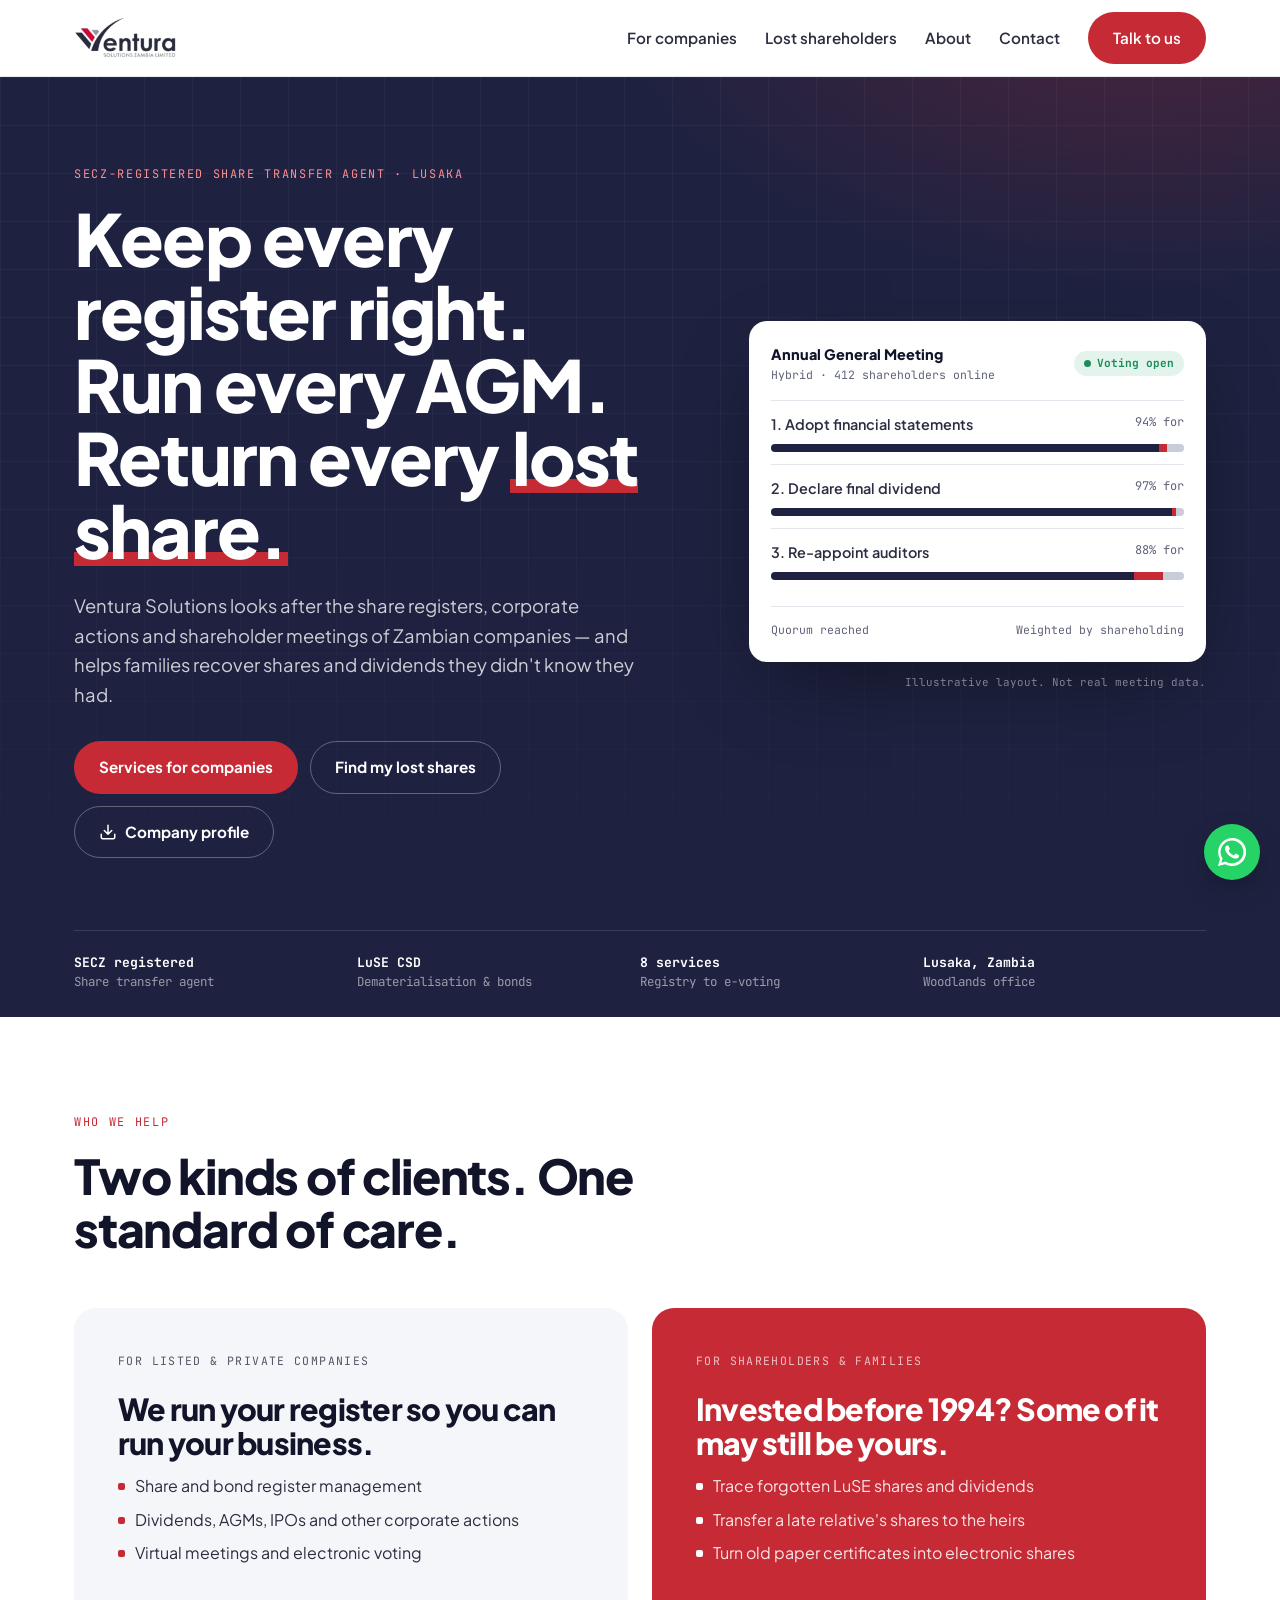
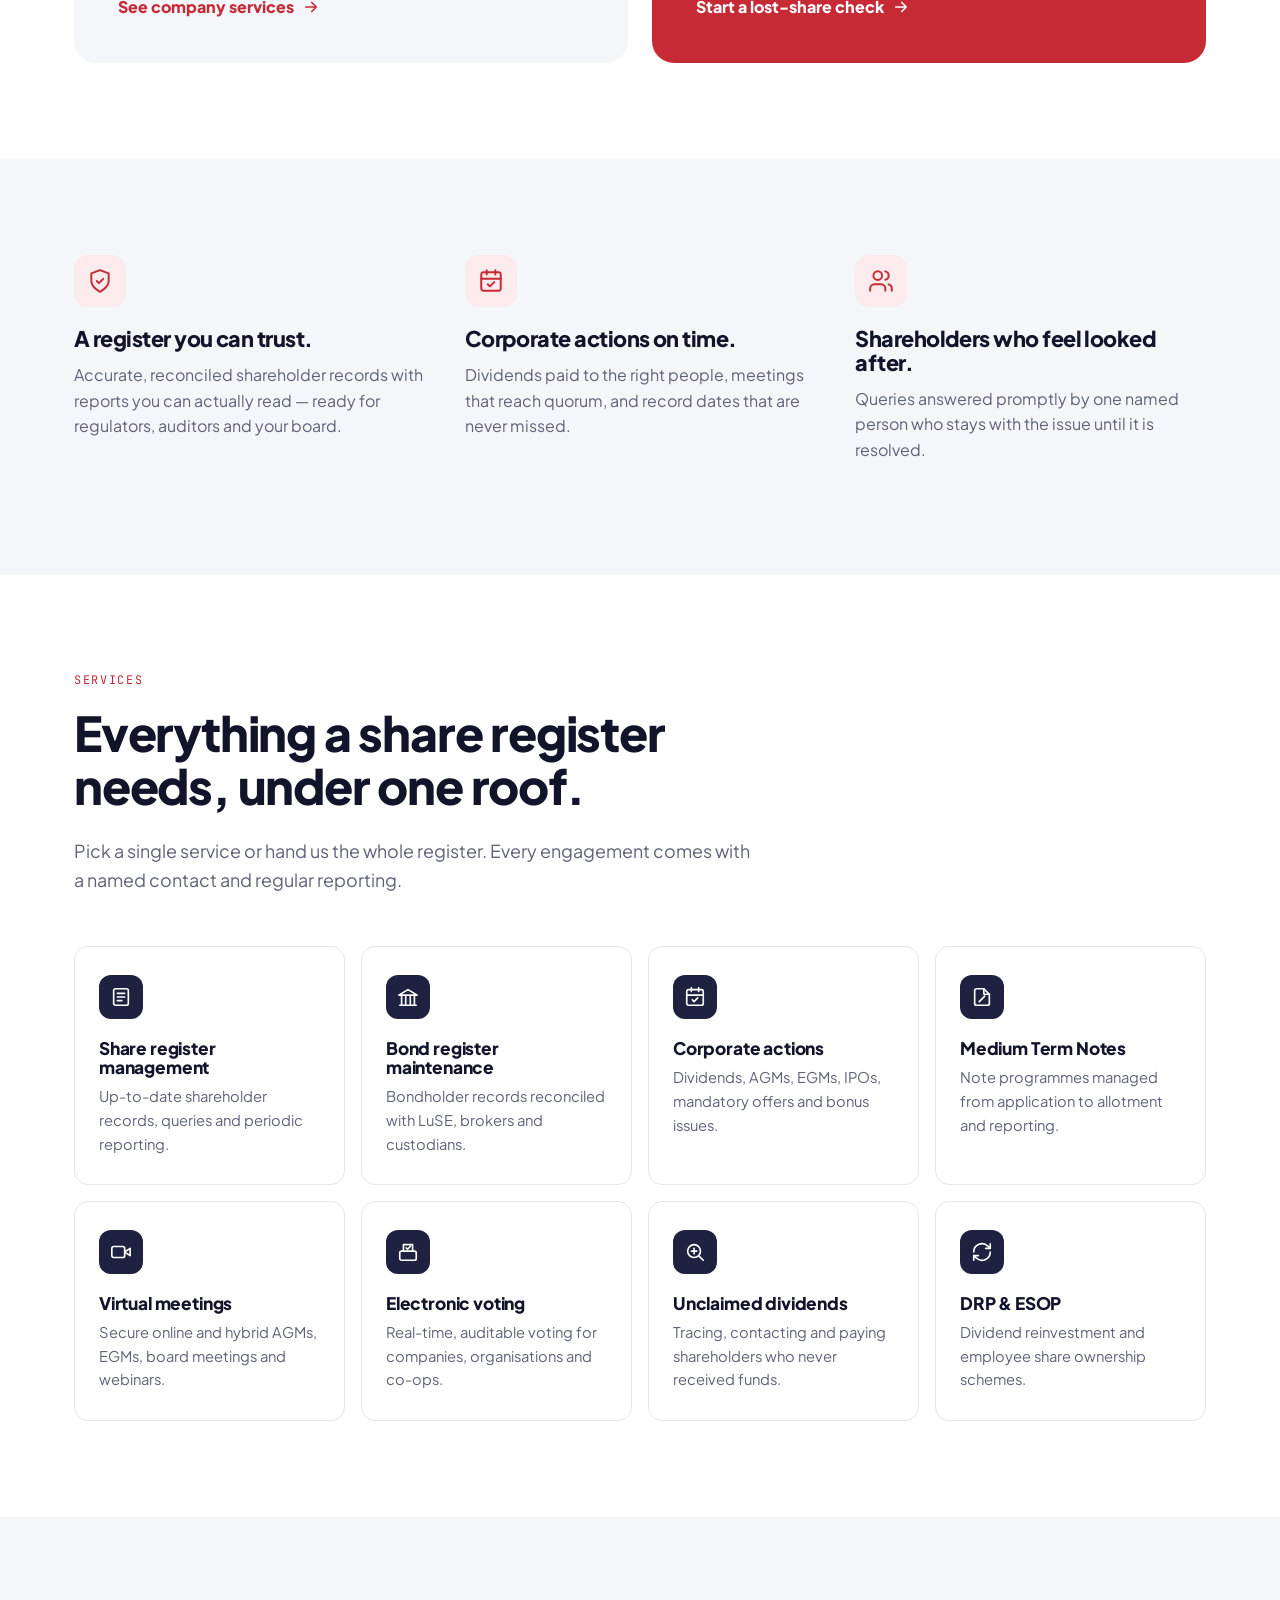
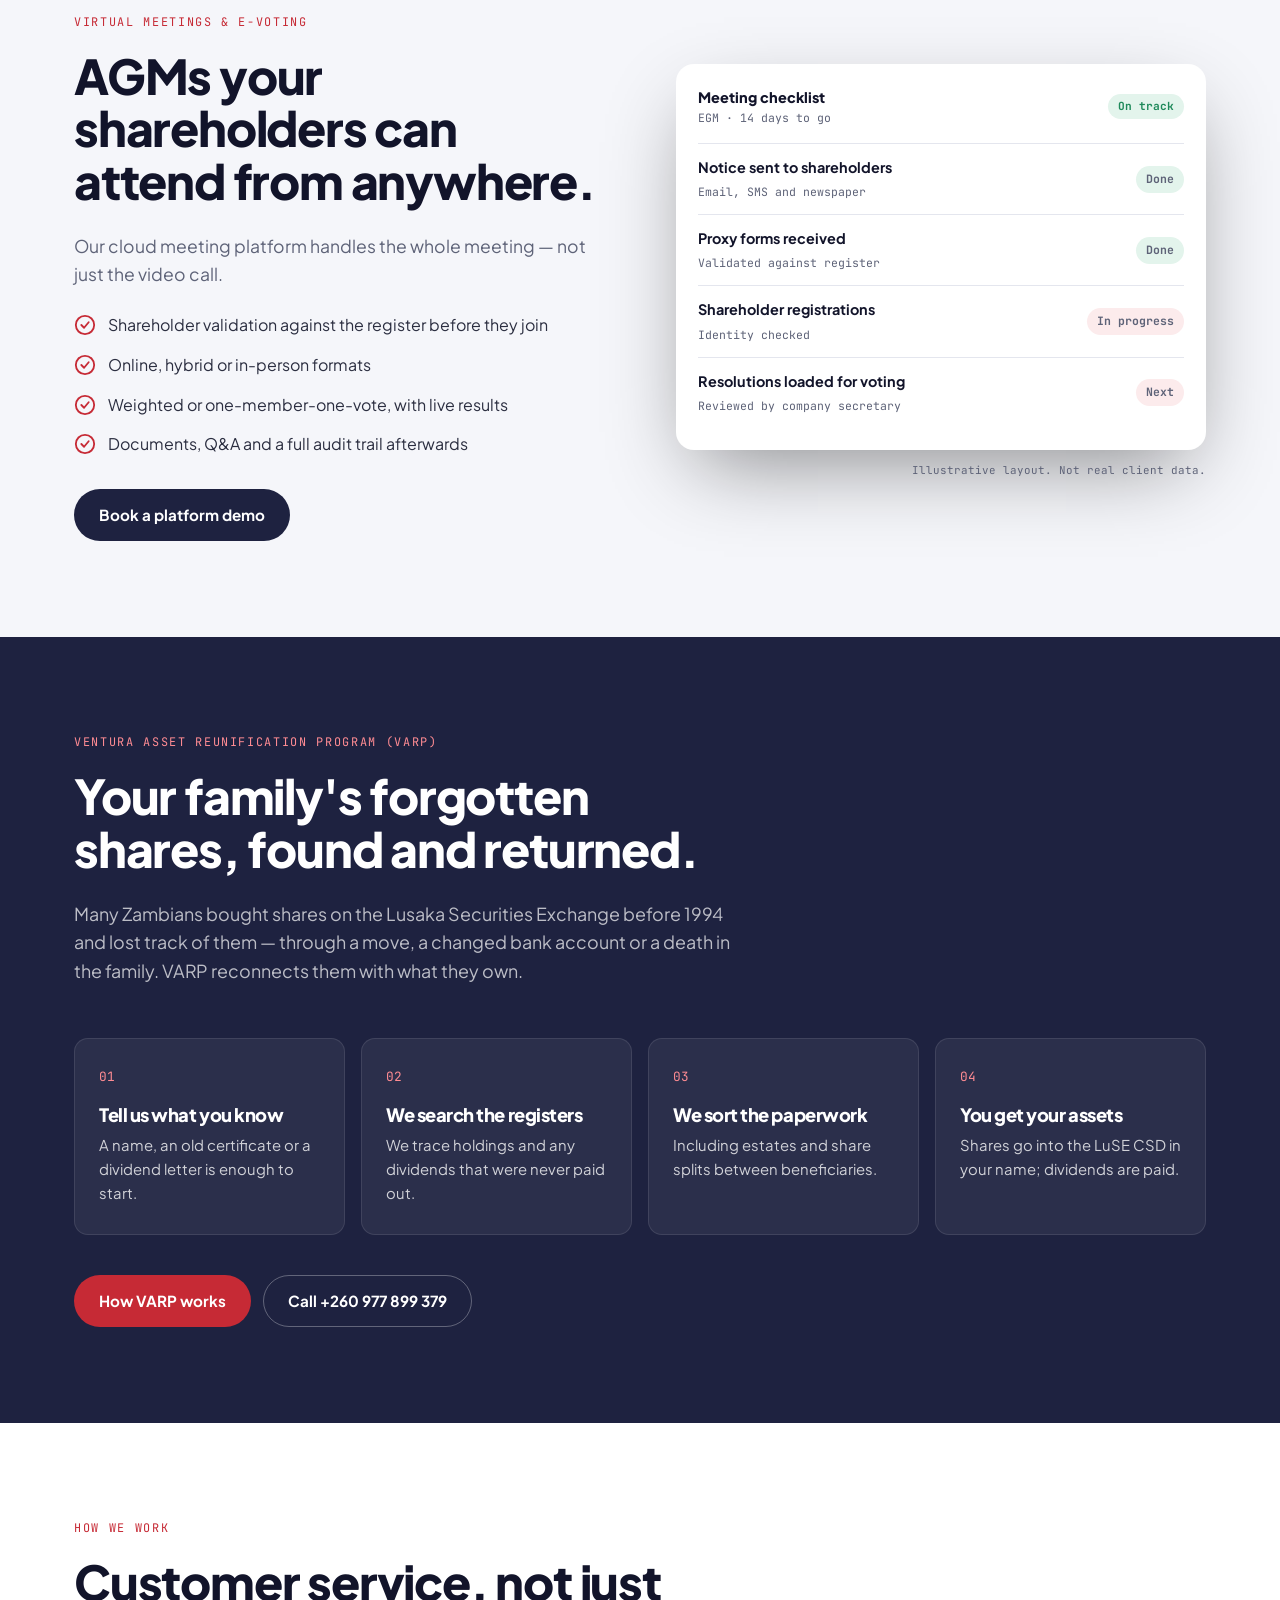
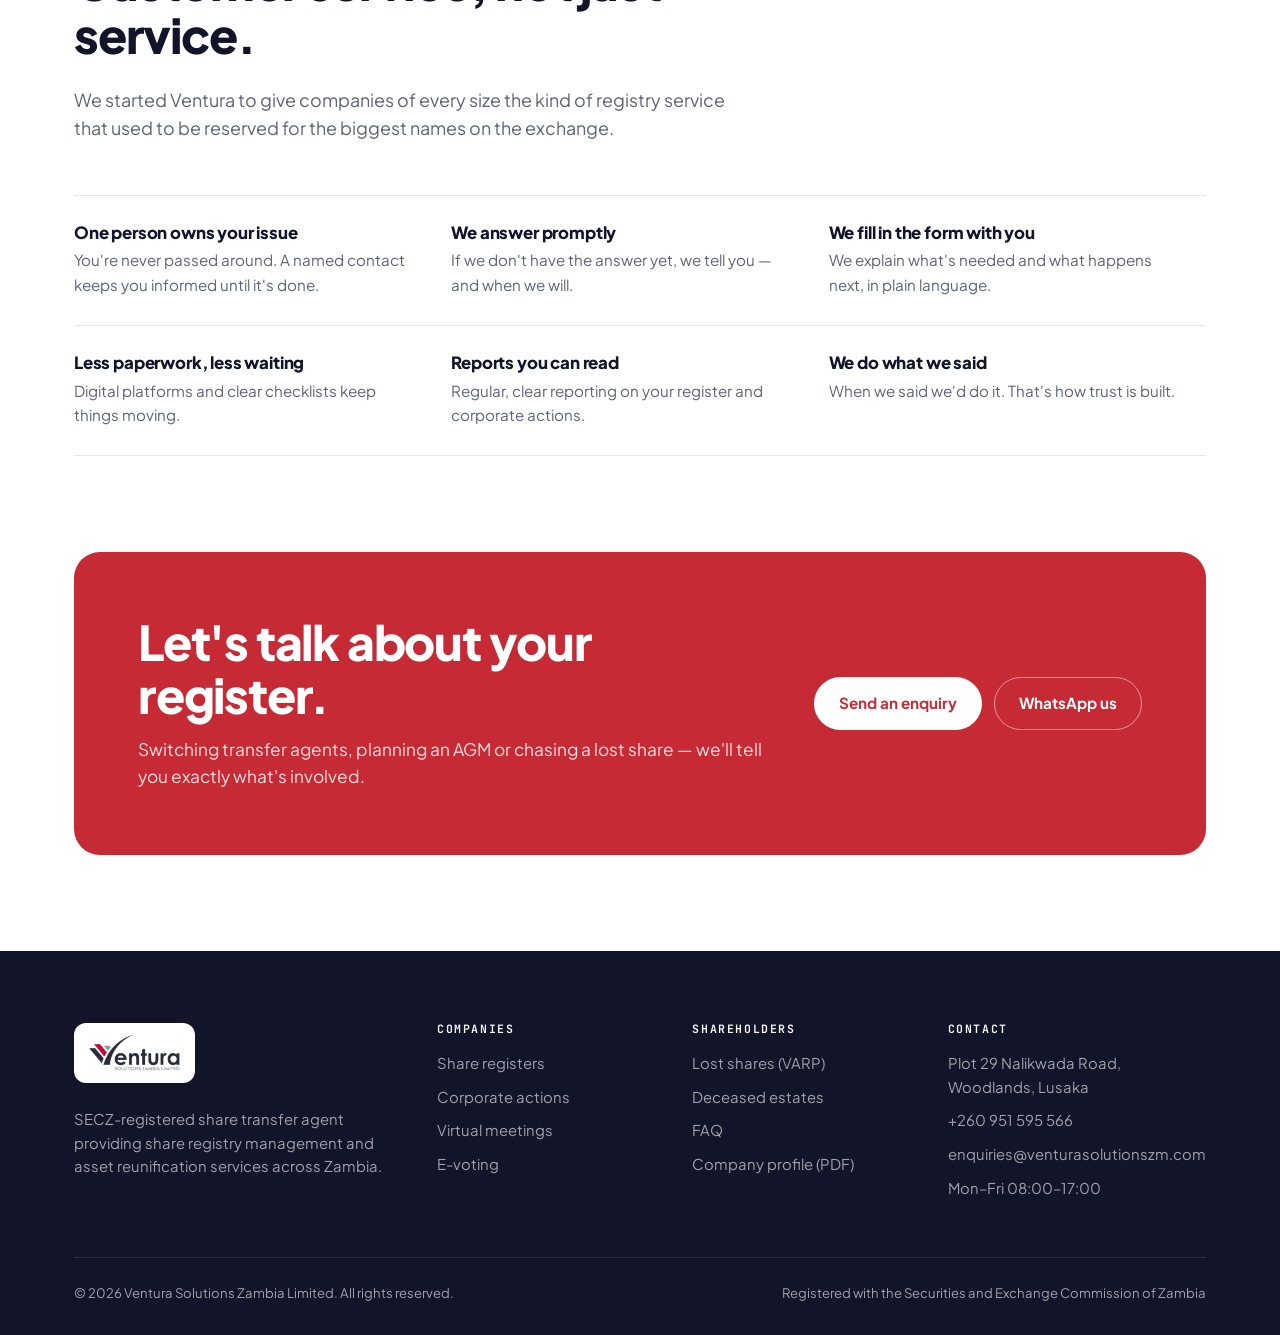
==== index.html @ 54ba5b35 "Ventura Solutions website and company profile Co-Authored-By: Claude Opus 5.5 <noreply@anthropic.com" ====
<!doctype html>
<html lang="en">
<head>
<meta charset="utf-8">
<meta name="viewport" content="width=device-width, initial-scale=1">
<title>Share Transfer Agent &amp; Share Registry Services in Zambia | Ventura Solutions</title>
<meta name="description" content="Ventura Solutions Zambia is a SECZ-registered share transfer agent in Lusaka. Share register management, corporate actions, AGMs, e-voting and recovery of lost shares and unclaimed dividends.">
<meta property="og:title" content="Ventura Solutions Zambia — Share Transfer Agent">
<meta property="og:description" content="Share registry, corporate actions, virtual AGMs and e-voting for listed companies. Lost shares and unclaimed dividends recovery for investors.">
<meta property="og:image" content="assets/logo.png">
<link rel="icon" href="assets/logo.png">
<link rel="preconnect" href="https://fonts.googleapis.com">
<link rel="preconnect" href="https://fonts.gstatic.com" crossorigin>
<link href="https://fonts.googleapis.com/css2?family=JetBrains+Mono:wght@400;600;700&family=Plus+Jakarta+Sans:wght@400;500;600;700;800&display=swap" rel="stylesheet">
<link rel="stylesheet" href="assets/styles.css">
<script type="application/ld+json">
{
  "@context": "https://schema.org",
  "@type": "FinancialService",
  "name": "Ventura Solutions Zambia Limited",
  "url": "https://venturasolutionszm.com/",
  "logo": "https://venturasolutionszm.com/assets/logo.png",
  "telephone": "+260951595566",
  "email": "enquiries@venturasolutionszm.com",
  "address": {
    "@type": "PostalAddress",
    "streetAddress": "Plot 29 Nalikwada Road, Woodlands",
    "postOfficeBoxNumber": "37573",
    "addressLocality": "Lusaka",
    "addressCountry": "ZM"
  },
  "openingHours": "Mo-Fr 08:00-17:00",
  "areaServed": "Zambia"
}
</script>
</head>
<body>

<header class="site-header">
  <div class="wrap">
    <a class="brand" href="index.html"><img src="assets/logo.png" alt="Ventura Solutions Zambia Limited" width="103" height="44"></a>
    <button class="nav-toggle" aria-label="Open menu" aria-expanded="false"><svg viewBox="0 0 24 24" fill="none" stroke="currentColor" stroke-width="2" stroke-linecap="round"><path d="M3 6h18M3 12h18M3 18h18"/></svg></button>
    <nav class="nav">
      <a href="services.html">For companies</a>
      <a href="lost-shareholders.html">Lost shareholders</a>
      <a href="about.html">About</a>
      <a href="contact.html">Contact</a>
      <a class="btn btn-red" href="contact.html">Talk to us</a>
    </nav>
  </div>
</header>

<main>

<!-- Hero -->
<section class="hero dark">
  <div class="wrap">
    <div class="hero-grid">
      <div>
        <span class="eyebrow">SECZ-registered share transfer agent · Lusaka</span>
        <h1>
          <span>Keep every register right.</span>
          <span>Run every AGM.</span>
          <span>Return every <span class="hl">lost share.</span></span>
        </h1>
        <p class="lead">Ventura Solutions looks after the share registers, corporate actions and shareholder meetings of Zambian companies — and helps families recover shares and dividends they didn't know they had.</p>
        <div class="btn-row">
          <a class="btn btn-red" href="services.html">Services for companies</a>
          <a class="btn btn-ghost" href="lost-shareholders.html">Find my lost shares</a>
          <a class="btn btn-ghost" href="Ventura-Company-Profile.pdf"><svg viewBox="0 0 24 24" fill="none" stroke="currentColor" stroke-width="2" stroke-linecap="round" stroke-linejoin="round"><path d="M21 15v4a2 2 0 0 1-2 2H5a2 2 0 0 1-2-2v-4M7 10l5 5 5-5M12 15V3"/></svg>Company profile</a>
        </div>
      </div>

      <div class="reveal">
        <div class="ui-card" aria-label="Example of the Ventura e-voting dashboard">
          <div class="ui-top">
            <div><div class="ui-title">Annual General Meeting</div><div class="ui-sub">Hybrid · 412 shareholders online</div></div>
            <span class="pill live">Voting open</span>
          </div>
          <div class="vote">
            <div class="vote-row">1. Adopt financial statements <small>94% for</small></div>
            <div class="bar"><i class="for" style="width:94%"></i><i class="ag" style="width:2%"></i><i class="ab" style="width:4%"></i></div>
          </div>
          <div class="vote">
            <div class="vote-row">2. Declare final dividend <small>97% for</small></div>
            <div class="bar"><i class="for" style="width:97%"></i><i class="ag" style="width:1%"></i><i class="ab" style="width:2%"></i></div>
          </div>
          <div class="vote">
            <div class="vote-row">3. Re-appoint auditors <small>88% for</small></div>
            <div class="bar"><i class="for" style="width:88%"></i><i class="ag" style="width:7%"></i><i class="ab" style="width:5%"></i></div>
          </div>
          <div class="ui-foot"><span>Quorum reached</span><span>Weighted by shareholding</span></div>
        </div>
        <p class="ui-note">Illustrative layout. Not real meeting data.</p>
      </div>
    </div>

    <div class="facts">
      <div class="fact"><b>SECZ registered</b><span>Share transfer agent</span></div>
      <div class="fact"><b>LuSE CSD</b><span>Dematerialisation &amp; bonds</span></div>
      <div class="fact"><b>8 services</b><span>Registry to e-voting</span></div>
      <div class="fact"><b>Lusaka, Zambia</b><span>Woodlands office</span></div>
    </div>
  </div>
</section>

<!-- Who we help -->
<section>
  <div class="wrap">
    <div class="sec-head reveal">
      <span class="eyebrow">Who we help</span>
      <h2>Two kinds of clients. One standard of care.</h2>
    </div>
    <div class="split2">
      <a class="aud aud-co reveal" href="services.html">
        <div class="tag">For listed &amp; private companies</div>
        <h3>We run your register so you can run your business.</h3>
        <ul>
          <li>Share and bond register management</li>
          <li>Dividends, AGMs, IPOs and other corporate actions</li>
          <li>Virtual meetings and electronic voting</li>
        </ul>
        <span class="go">See company services <svg width="18" height="18" viewBox="0 0 24 24" fill="none" stroke="currentColor" stroke-width="2.2" stroke-linecap="round" stroke-linejoin="round"><path d="M5 12h14M13 6l6 6-6 6"/></svg></span>
      </a>
      <a class="aud aud-sh reveal" href="lost-shareholders.html">
        <div class="tag">For shareholders &amp; families</div>
        <h3>Invested before 1994? Some of it may still be yours.</h3>
        <ul>
          <li>Trace forgotten LuSE shares and dividends</li>
          <li>Transfer a late relative's shares to the heirs</li>
          <li>Turn old paper certificates into electronic shares</li>
        </ul>
        <span class="go">Start a lost-share check <svg width="18" height="18" viewBox="0 0 24 24" fill="none" stroke="currentColor" stroke-width="2.2" stroke-linecap="round" stroke-linejoin="round"><path d="M5 12h14M13 6l6 6-6 6"/></svg></span>
      </a>
    </div>
  </div>
</section>

<!-- Outcomes -->
<section class="bg-2">
  <div class="wrap">
    <div class="outcomes">
      <div class="outcome reveal">
        <div class="ic"><svg viewBox="0 0 24 24" fill="none" stroke="currentColor" stroke-width="1.8" stroke-linecap="round" stroke-linejoin="round"><path d="M12 22s8-4 8-10V5l-8-3-8 3v7c0 6 8 10 8 10z"/><path d="m9 12 2 2 4-4"/></svg></div>
        <h3>A register you can trust.</h3>
        <p>Accurate, reconciled shareholder records with reports you can actually read — ready for regulators, auditors and your board.</p>
      </div>
      <div class="outcome reveal">
        <div class="ic"><svg viewBox="0 0 24 24" fill="none" stroke="currentColor" stroke-width="1.8" stroke-linecap="round" stroke-linejoin="round"><rect x="3" y="4" width="18" height="17" rx="2"/><path d="M8 2v4M16 2v4M3 10h18M9 15l2 2 4-4"/></svg></div>
        <h3>Corporate actions on time.</h3>
        <p>Dividends paid to the right people, meetings that reach quorum, and record dates that are never missed.</p>
      </div>
      <div class="outcome reveal">
        <div class="ic"><svg viewBox="0 0 24 24" fill="none" stroke="currentColor" stroke-width="1.8" stroke-linecap="round" stroke-linejoin="round"><path d="M16 21v-2a4 4 0 0 0-4-4H6a4 4 0 0 0-4 4v2"/><circle cx="9" cy="7" r="4"/><path d="M22 21v-2a4 4 0 0 0-3-3.9M16 3.1a4 4 0 0 1 0 7.8"/></svg></div>
        <h3>Shareholders who feel looked after.</h3>
        <p>Queries answered promptly by one named person who stays with the issue until it is resolved.</p>
      </div>
    </div>
  </div>
</section>

<!-- Services -->
<section>
  <div class="wrap">
    <div class="sec-head reveal">
      <span class="eyebrow">Services</span>
      <h2>Everything a share register needs, under one roof.</h2>
      <p>Pick a single service or hand us the whole register. Every engagement comes with a named contact and regular reporting.</p>
    </div>
    <div class="svc-grid">
      <a class="svc reveal" href="services.html#register">
        <div class="ic"><svg viewBox="0 0 24 24" fill="none" stroke="currentColor" stroke-width="1.8" stroke-linecap="round" stroke-linejoin="round"><rect x="4" y="3" width="16" height="18" rx="2"/><path d="M8 8h8M8 12h8M8 16h5"/></svg></div>
        <h3>Share register management</h3><p>Up-to-date shareholder records, queries and periodic reporting.</p>
      </a>
      <a class="svc reveal" href="services.html#bonds">
        <div class="ic"><svg viewBox="0 0 24 24" fill="none" stroke="currentColor" stroke-width="1.8" stroke-linecap="round" stroke-linejoin="round"><path d="M3 21h18M5 21V10M19 21V10M9.5 21V10M14.5 21V10M2 10l10-6 10 6z"/></svg></div>
        <h3>Bond register maintenance</h3><p>Bondholder records reconciled with LuSE, brokers and custodians.</p>
      </a>
      <a class="svc reveal" href="services.html#corporate-actions">
        <div class="ic"><svg viewBox="0 0 24 24" fill="none" stroke="currentColor" stroke-width="1.8" stroke-linecap="round" stroke-linejoin="round"><rect x="3" y="4" width="18" height="17" rx="2"/><path d="M8 2v4M16 2v4M3 10h18M9 15l2 2 4-4"/></svg></div>
        <h3>Corporate actions</h3><p>Dividends, AGMs, EGMs, IPOs, mandatory offers and bonus issues.</p>
      </a>
      <a class="svc reveal" href="services.html#mtn">
        <div class="ic"><svg viewBox="0 0 24 24" fill="none" stroke="currentColor" stroke-width="1.8" stroke-linecap="round" stroke-linejoin="round"><path d="M14 3H6a2 2 0 0 0-2 2v14a2 2 0 0 0 2 2h12a2 2 0 0 0 2-2V9z"/><path d="M14 3v6h6M9 17l6-6"/></svg></div>
        <h3>Medium Term Notes</h3><p>Note programmes managed from application to allotment and reporting.</p>
      </a>
      <a class="svc reveal" href="services.html#meetings">
        <div class="ic"><svg viewBox="0 0 24 24" fill="none" stroke="currentColor" stroke-width="1.8" stroke-linecap="round" stroke-linejoin="round"><rect x="2" y="6" width="14" height="12" rx="2"/><path d="m22 8-6 4 6 4z"/></svg></div>
        <h3>Virtual meetings</h3><p>Secure online and hybrid AGMs, EGMs, board meetings and webinars.</p>
      </a>
      <a class="svc reveal" href="services.html#e-voting">
        <div class="ic"><svg viewBox="0 0 24 24" fill="none" stroke="currentColor" stroke-width="1.8" stroke-linecap="round" stroke-linejoin="round"><rect x="3" y="11" width="18" height="10" rx="2"/><path d="M7 11V4h10v7M10 7.5l1.5 1.5 3-3"/></svg></div>
        <h3>Electronic voting</h3><p>Real-time, auditable voting for companies, organisations and co-ops.</p>
      </a>
      <a class="svc reveal" href="services.html#unclaimed">
        <div class="ic"><svg viewBox="0 0 24 24" fill="none" stroke="currentColor" stroke-width="1.8" stroke-linecap="round" stroke-linejoin="round"><circle cx="11" cy="11" r="7"/><path d="m21 21-4.3-4.3M11 8v6M8 11h6"/></svg></div>
        <h3>Unclaimed dividends</h3><p>Tracing, contacting and paying shareholders who never received funds.</p>
      </a>
      <a class="svc reveal" href="services.html#drp-esop">
        <div class="ic"><svg viewBox="0 0 24 24" fill="none" stroke="currentColor" stroke-width="1.8" stroke-linecap="round" stroke-linejoin="round"><path d="M21 12a9 9 0 0 1-15.5 6.3L3 16M3 12a9 9 0 0 1 15.5-6.3L21 8"/><path d="M21 3v5h-5M3 21v-5h5"/></svg></div>
        <h3>DRP &amp; ESOP</h3><p>Dividend reinvestment and employee share ownership schemes.</p>
      </a>
    </div>
  </div>
</section>

<!-- Feature: meetings -->
<section class="bg-2">
  <div class="wrap feature">
    <div class="reveal">
      <span class="eyebrow">Virtual meetings &amp; e-voting</span>
      <h2 style="font-size:clamp(2rem,4vw,3rem)">AGMs your shareholders can attend from anywhere.</h2>
      <p style="font-size:1.1rem;color:var(--muted)">Our cloud meeting platform handles the whole meeting — not just the video call.</p>
      <ul class="checks">
        <li><svg viewBox="0 0 24 24" fill="none" stroke="currentColor" stroke-width="2" stroke-linecap="round" stroke-linejoin="round"><circle cx="12" cy="12" r="10"/><path d="m8 12 3 3 5-6"/></svg>Shareholder validation against the register before they join</li>
        <li><svg viewBox="0 0 24 24" fill="none" stroke="currentColor" stroke-width="2" stroke-linecap="round" stroke-linejoin="round"><circle cx="12" cy="12" r="10"/><path d="m8 12 3 3 5-6"/></svg>Online, hybrid or in-person formats</li>
        <li><svg viewBox="0 0 24 24" fill="none" stroke="currentColor" stroke-width="2" stroke-linecap="round" stroke-linejoin="round"><circle cx="12" cy="12" r="10"/><path d="m8 12 3 3 5-6"/></svg>Weighted or one-member-one-vote, with live results</li>
        <li><svg viewBox="0 0 24 24" fill="none" stroke="currentColor" stroke-width="2" stroke-linecap="round" stroke-linejoin="round"><circle cx="12" cy="12" r="10"/><path d="m8 12 3 3 5-6"/></svg>Documents, Q&amp;A and a full audit trail afterwards</li>
      </ul>
      <a class="btn btn-navy" href="contact.html?type=company">Book a platform demo</a>
    </div>
    <div class="reveal">
      <div class="ui-card list-rows">
        <div class="ui-top"><div><div class="ui-title">Meeting checklist</div><div class="ui-sub">EGM · 14 days to go</div></div><span class="pill">On track</span></div>
        <div class="row"><div><b>Notice sent to shareholders</b><span>Email, SMS and newspaper</span></div><span class="pill">Done</span></div>
        <div class="row"><div><b>Proxy forms received</b><span>Validated against register</span></div><span class="pill">Done</span></div>
        <div class="row"><div><b>Shareholder registrations</b><span>Identity checked</span></div><span class="pill red">In progress</span></div>
        <div class="row"><div><b>Resolutions loaded for voting</b><span>Reviewed by company secretary</span></div><span class="pill red">Next</span></div>
      </div>
      <p class="ui-note" style="color:var(--muted)">Illustrative layout. Not real client data.</p>
    </div>
  </div>
</section>

<!-- VARP -->
<section class="dark">
  <div class="wrap">
    <div class="sec-head reveal">
      <span class="eyebrow">Ventura Asset Reunification Program (VARP)</span>
      <h2>Your family's forgotten shares, found and returned.</h2>
      <p>Many Zambians bought shares on the Lusaka Securities Exchange before 1994 and lost track of them — through a move, a changed bank account or a death in the family. VARP reconnects them with what they own.</p>
    </div>
    <div class="steps">
      <div class="step reveal"><h3>Tell us what you know</h3><p>A name, an old certificate or a dividend letter is enough to start.</p></div>
      <div class="step reveal"><h3>We search the registers</h3><p>We trace holdings and any dividends that were never paid out.</p></div>
      <div class="step reveal"><h3>We sort the paperwork</h3><p>Including estates and share splits between beneficiaries.</p></div>
      <div class="step reveal"><h3>You get your assets</h3><p>Shares go into the LuSE CSD in your name; dividends are paid.</p></div>
    </div>
    <div class="btn-row" style="margin-top:40px">
      <a class="btn btn-red" href="lost-shareholders.html">How VARP works</a>
      <a class="btn btn-ghost" href="tel:+260977899379">Call +260 977 899 379</a>
    </div>
  </div>
</section>

<!-- Service promise -->
<section>
  <div class="wrap">
    <div class="sec-head reveal">
      <span class="eyebrow">How we work</span>
      <h2>Customer service, not just service.</h2>
      <p>We started Ventura to give companies of every size the kind of registry service that used to be reserved for the biggest names on the exchange.</p>
    </div>
    <div class="promise reveal">
      <div><h4>One person owns your issue</h4><p>You're never passed around. A named contact keeps you informed until it's done.</p></div>
      <div><h4>We answer promptly</h4><p>If we don't have the answer yet, we tell you — and when we will.</p></div>
      <div><h4>We fill in the form with you</h4><p>We explain what's needed and what happens next, in plain language.</p></div>
      <div><h4>Less paperwork, less waiting</h4><p>Digital platforms and clear checklists keep things moving.</p></div>
      <div><h4>Reports you can read</h4><p>Regular, clear reporting on your register and corporate actions.</p></div>
      <div><h4>We do what we said</h4><p>When we said we'd do it. That's how trust is built.</p></div>
    </div>
  </div>
</section>

<!-- CTA -->
<section style="padding-top:0">
  <div class="wrap">
    <div class="cta reveal">
      <div>
        <h2>Let's talk about your register.</h2>
        <p>Switching transfer agents, planning an AGM or chasing a lost share — we'll tell you exactly what's involved.</p>
      </div>
      <div class="btn-row">
        <a class="btn btn-white" href="contact.html">Send an enquiry</a>
        <a class="btn btn-line" href="https://wa.me/260951595566">WhatsApp us</a>
      </div>
    </div>
  </div>
</section>

</main>

<footer class="site-footer">
  <div class="wrap">
    <div class="foot-grid">
      <div>
        <div class="foot-logo"><img src="assets/logo.png" alt="Ventura Solutions Zambia Limited" width="93" height="40"></div>
        <p>SECZ-registered share transfer agent providing share registry management and asset reunification services across Zambia.</p>
      </div>
      <div>
        <h4>Companies</h4>
        <ul>
          <li><a href="services.html#register">Share registers</a></li>
          <li><a href="services.html#corporate-actions">Corporate actions</a></li>
          <li><a href="services.html#meetings">Virtual meetings</a></li>
          <li><a href="services.html#e-voting">E-voting</a></li>
        </ul>
      </div>
      <div>
        <h4>Shareholders</h4>
        <ul>
          <li><a href="lost-shareholders.html">Lost shares (VARP)</a></li>
          <li><a href="lost-shareholders.html#estates">Deceased estates</a></li>
          <li><a href="lost-shareholders.html#faq">FAQ</a></li>
          <li><a href="Ventura-Company-Profile.pdf">Company profile (PDF)</a></li>
        </ul>
      </div>
      <div>
        <h4>Contact</h4>
        <ul>
          <li>Plot 29 Nalikwada Road, Woodlands, Lusaka</li>
          <li><a href="tel:+260951595566">+260 951 595 566</a></li>
          <li><a href="mailto:enquiries@venturasolutionszm.com">enquiries@venturasolutionszm.com</a></li>
          <li>Mon–Fri 08:00–17:00</li>
        </ul>
      </div>
    </div>
    <div class="foot-bottom">
      <span>© <span data-year>2026</span> Ventura Solutions Zambia Limited. All rights reserved.</span>
      <span>Registered with the Securities and Exchange Commission of Zambia</span>
    </div>
  </div>
</footer>

<a class="wa-float" href="https://wa.me/260951595566" aria-label="Chat on WhatsApp"><svg viewBox="0 0 24 24" fill="currentColor"><path d="M17.5 14.4c-.3-.1-1.8-.9-2-1-.3-.1-.5-.1-.7.1-.2.3-.8 1-.9 1.2-.2.2-.3.2-.6.1-.3-.1-1.3-.5-2.4-1.5-.9-.8-1.5-1.8-1.7-2.1-.2-.3 0-.5.1-.6l.4-.5c.2-.2.2-.3.3-.5.1-.2 0-.4 0-.5l-.9-2.2c-.2-.6-.5-.5-.7-.5h-.6c-.2 0-.5.1-.8.4-.3.3-1 1-1 2.5s1.1 2.9 1.2 3.1c.1.2 2.1 3.2 5.1 4.5.7.3 1.3.5 1.7.6.7.2 1.4.2 1.9.1.6-.1 1.8-.7 2-1.4.2-.7.2-1.3.2-1.4-.1-.1-.3-.2-.6-.3zM12 21.8c-1.8 0-3.5-.5-5-1.4l-.4-.2-3.7 1 1-3.6-.2-.4A9.8 9.8 0 1 1 12 21.8zM12 0a12 12 0 0 0-10.3 18L0 24l6.2-1.6A12 12 0 1 0 12 0z"/></svg></a>

<script src="assets/script.js"></script>
</body>
</html>
---- assets/styles.css ----
/* Ventura Solutions Zambia — site styles */
:root {
  --navy: #1E2240;
  --navy-2: #2A2F55;
  --ink: #12142A;
  --red: #C62A35;
  --red-dk: #A31F29;
  --red-soft: #FCEBEC;
  --grey: #8C93A8;
  --text: #2B2E40;
  --muted: #5E6378;
  --line: #E4E6EE;
  --bg: #FFFFFF;
  --bg-2: #F5F6FA;
  --ok: #1F8A5B;
  --ok-soft: #E3F4EC;
  --radius: 14px;
  --sans: 'Plus Jakarta Sans', system-ui, -apple-system, Segoe UI, Roboto, sans-serif;
  --mono: 'JetBrains Mono', ui-monospace, SFMono-Regular, Menlo, monospace;
  --wrap: 1180px;
}
*, *::before, *::after { box-sizing: border-box; }
html { scroll-behavior: smooth; }
body { margin: 0; font-family: var(--sans); color: var(--text); background: var(--bg); line-height: 1.6; -webkit-font-smoothing: antialiased; }
img { max-width: 100%; display: block; }
a { color: inherit; }
h1, h2, h3, h4 { color: var(--ink); margin: 0 0 .5em; line-height: 1.1; letter-spacing: -0.025em; font-weight: 800; }
p { margin: 0 0 1em; }
.wrap { max-width: var(--wrap); margin: 0 auto; padding: 0 24px; }

/* Eyebrow + highlight */
.eyebrow { font-family: var(--mono); font-size: .74rem; letter-spacing: .14em; text-transform: uppercase; color: var(--red); margin-bottom: 18px; display: block; }
.dark .eyebrow { color: #FF8C93; }
.hl { background: linear-gradient(transparent 72%, rgba(198,42,53,.85) 72%, rgba(198,42,53,.85) 90%, transparent 90%); padding: 0 2px; }
.dark .hl { background: linear-gradient(transparent 74%, var(--red) 74%, var(--red) 90%, transparent 90%); }

/* Buttons */
.btn { display: inline-flex; align-items: center; gap: 8px; padding: 13px 24px; border-radius: 999px; font-weight: 700; font-size: .95rem; text-decoration: none; border: 1.5px solid transparent; transition: transform .15s, background .2s, border-color .2s, color .2s; cursor: pointer; font-family: inherit; }
.btn:hover { transform: translateY(-1px); }
.btn-red { background: var(--red); color: #fff; }
.btn-red:hover { background: var(--red-dk); }
.btn-navy { background: var(--navy); color: #fff; }
.btn-navy:hover { background: var(--ink); }
.btn-ghost { border-color: var(--line); color: var(--ink); background: #fff; }
.btn-ghost:hover { border-color: var(--ink); }
.dark .btn-ghost { background: transparent; color: #fff; border-color: rgba(255,255,255,.3); }
.dark .btn-ghost:hover { border-color: #fff; }
.btn svg { width: 18px; height: 18px; }
.btn-row { display: flex; flex-wrap: wrap; gap: 12px; }
.link-arrow { font-weight: 700; color: var(--red); text-decoration: none; display: inline-flex; gap: 6px; align-items: center; }
.link-arrow:hover { gap: 10px; }
.link-arrow, .link-arrow:hover { transition: gap .2s; }

/* Header */
.site-header { position: sticky; top: 0; z-index: 50; background: rgba(255,255,255,.92); backdrop-filter: saturate(160%) blur(10px); border-bottom: 1px solid var(--line); }
.site-header .wrap { display: flex; align-items: center; justify-content: space-between; height: 76px; gap: 24px; }
.brand img { height: 44px; width: auto; }
.nav { display: flex; align-items: center; gap: 28px; }
.nav a { text-decoration: none; font-weight: 600; font-size: .95rem; color: var(--text); }
.nav a:hover, .nav a[aria-current="page"] { color: var(--red); }
.nav .btn { color: #fff; }
.nav-toggle { display: none; background: none; border: 0; padding: 8px; cursor: pointer; }
.nav-toggle svg { width: 26px; height: 26px; }

/* Sections */
section { padding: 96px 0; }
.bg-2 { background: var(--bg-2); }
.dark { background: var(--navy); color: rgba(255,255,255,.78); }
.dark h1, .dark h2, .dark h3, .dark h4 { color: #fff; }
.sec-head { max-width: 680px; margin-bottom: 52px; }
.sec-head h2 { font-size: clamp(2rem, 4vw, 3rem); }
.sec-head p { font-size: 1.12rem; color: var(--muted); }
.dark .sec-head p { color: rgba(255,255,255,.7); }

/* Hero */
.hero { position: relative; overflow: hidden; padding: 88px 0 0; background: radial-gradient(900px 500px at 90% -10%, rgba(198,42,53,.28), transparent 60%), var(--navy); }
.hero::before { content: ''; position: absolute; inset: 0; background-image: linear-gradient(rgba(255,255,255,.04) 1px, transparent 1px), linear-gradient(90deg, rgba(255,255,255,.04) 1px, transparent 1px); background-size: 48px 48px; mask-image: linear-gradient(to bottom, #000 30%, transparent 95%); pointer-events: none; }
.hero .wrap { position: relative; }
.hero-grid { display: grid; grid-template-columns: 1.15fr .85fr; gap: 56px; align-items: center; }
.hero h1 { font-size: clamp(2.5rem, 5.6vw, 4.6rem); line-height: 1.02; margin-bottom: 24px; }
.hero h1 > span { display: block; }
.hero .lead { font-size: 1.15rem; max-width: 560px; margin-bottom: 32px; }
.facts { margin-top: 72px; display: grid; grid-template-columns: repeat(4, 1fr); border-top: 1px solid rgba(255,255,255,.12); }
.fact { padding: 22px 20px 26px 0; font-family: var(--mono); font-size: .78rem; line-height: 1.5; }
.fact b { display: block; color: #fff; font-size: .82rem; font-weight: 700; }
.fact span { color: rgba(255,255,255,.55); }

/* Page hero */
.page-hero { padding: 80px 0 72px; }
.page-hero h1 { font-size: clamp(2.3rem, 5vw, 3.8rem); max-width: 820px; }
.page-hero .lead { font-size: 1.15rem; max-width: 620px; }

/* UI mock card */
.ui-card { background: #fff; color: var(--text); border-radius: 18px; box-shadow: 0 30px 80px -20px rgba(0,0,0,.45); padding: 22px; font-size: .9rem; }
.ui-top { display: flex; justify-content: space-between; align-items: center; margin-bottom: 16px; }
.ui-title { font-weight: 800; color: var(--ink); }
.ui-sub { font-family: var(--mono); font-size: .72rem; color: var(--muted); }
.pill { display: inline-flex; align-items: center; gap: 6px; font-family: var(--mono); font-size: .7rem; padding: 4px 10px; border-radius: 999px; background: var(--ok-soft); color: var(--ok); font-weight: 700; white-space: nowrap; }
.pill.live::before { content: ''; width: 7px; height: 7px; border-radius: 50%; background: var(--ok); animation: blink 1.4s infinite; }
.pill.red { background: var(--red-soft); color: var(--red); }
@keyframes blink { 50% { opacity: .2; } }
.vote { padding: 12px 0; border-top: 1px solid var(--line); }
.vote-row { display: flex; justify-content: space-between; font-weight: 600; margin-bottom: 8px; gap: 12px; }
.vote-row small { font-family: var(--mono); color: var(--muted); font-weight: 400; white-space: nowrap; }
.bar { height: 8px; background: var(--bg-2); border-radius: 99px; overflow: hidden; display: flex; }
.bar i { display: block; height: 100%; }
.bar .for { background: var(--navy); }
.bar .ag { background: var(--red); }
.bar .ab { background: #C9CDD9; }
.ui-foot { display: flex; justify-content: space-between; margin-top: 14px; padding-top: 14px; border-top: 1px solid var(--line); font-family: var(--mono); font-size: .72rem; color: var(--muted); }
.ui-note { font-family: var(--mono); font-size: .68rem; color: rgba(255,255,255,.45); margin-top: 12px; text-align: right; }
.list-rows .row { display: flex; justify-content: space-between; align-items: center; gap: 12px; padding: 12px 0; border-top: 1px solid var(--line); }
.list-rows .row b { display: block; color: var(--ink); }
.list-rows .row span { font-family: var(--mono); font-size: .72rem; color: var(--muted); }

/* Audience split */
.split2 { display: grid; grid-template-columns: 1fr 1fr; gap: 24px; }
.aud { border-radius: 22px; padding: 44px; text-decoration: none; display: flex; flex-direction: column; min-height: 340px; transition: transform .2s, box-shadow .2s; }
.aud:hover { transform: translateY(-4px); box-shadow: 0 24px 50px -24px rgba(30,34,64,.45); }
.aud h3 { font-size: 1.9rem; margin-bottom: 14px; }
.aud p { font-size: 1.05rem; }
.aud ul { list-style: none; padding: 0; margin: 0 0 28px; display: grid; gap: 8px; }
.aud li { display: flex; gap: 10px; align-items: baseline; }
.aud li::before { content: ''; width: 7px; height: 7px; border-radius: 2px; background: var(--red); flex: none; transform: translateY(-2px); }
.aud .go { margin-top: auto; font-weight: 800; display: inline-flex; gap: 8px; align-items: center; }
.aud-co { background: var(--bg-2); color: var(--text); }
.aud-co .go { color: var(--red); }
.aud-sh { background: var(--red); color: rgba(255,255,255,.88); }
.aud-sh h3, .aud-sh .go { color: #fff; }
.aud-sh li::before { background: #fff; }
.tag { font-family: var(--mono); font-size: .72rem; letter-spacing: .12em; text-transform: uppercase; margin-bottom: 22px; opacity: .8; }

/* Outcomes (stacked statements) */
.outcomes { display: grid; grid-template-columns: repeat(3, 1fr); gap: 40px; }
.outcome .ic { width: 52px; height: 52px; border-radius: 14px; background: var(--red-soft); color: var(--red); display: grid; place-items: center; margin-bottom: 20px; }
.outcome .ic svg { width: 26px; height: 26px; }
.outcome h3 { font-size: 1.35rem; }
.outcome p { color: var(--muted); }

/* Services grid */
.svc-grid { display: grid; grid-template-columns: repeat(4, 1fr); gap: 16px; }
.svc { background: #fff; border: 1px solid var(--line); border-radius: var(--radius); padding: 28px 24px; text-decoration: none; display: flex; flex-direction: column; transition: border-color .2s, transform .2s; }
.svc:hover { border-color: var(--navy); transform: translateY(-3px); }
.svc .ic { width: 44px; height: 44px; border-radius: 12px; background: var(--navy); color: #fff; display: grid; place-items: center; margin-bottom: 20px; }
.svc .ic svg { width: 22px; height: 22px; }
.svc h3 { font-size: 1.08rem; letter-spacing: -0.01em; margin-bottom: 8px; }
.svc p { font-size: .92rem; color: var(--muted); margin: 0; }
.svc .num { font-family: var(--mono); font-size: .72rem; color: var(--grey); margin-bottom: 14px; }

/* Feature split */
.feature { display: grid; grid-template-columns: 1fr 1fr; gap: 72px; align-items: center; }
.checks { list-style: none; padding: 0; margin: 24px 0 32px; display: grid; gap: 14px; }
.checks li { display: flex; gap: 12px; align-items: flex-start; }
.checks li svg { width: 22px; height: 22px; flex: none; color: var(--red); margin-top: 2px; }
.dark .checks li svg { color: #FF8C93; }

/* Steps */
.steps { display: grid; grid-template-columns: repeat(4, 1fr); gap: 16px; counter-reset: step; }
.step { border-radius: var(--radius); padding: 28px 24px; background: rgba(255,255,255,.06); border: 1px solid rgba(255,255,255,.1); }
.bg-2 .step, section:not(.dark) .step { background: #fff; border-color: var(--line); }
.step::before { counter-increment: step; content: '0' counter(step); font-family: var(--mono); font-size: .8rem; color: #FF8C93; display: block; margin-bottom: 18px; }
section:not(.dark) .step::before { color: var(--red); }
.step h3 { font-size: 1.15rem; }
.step p { font-size: .93rem; margin: 0; }

/* Promise list */
.promise { display: grid; grid-template-columns: repeat(3, 1fr); gap: 0; border-top: 1px solid var(--line); }
.promise > div { padding: 28px 28px 28px 0; border-bottom: 1px solid var(--line); }
.promise h4 { font-size: 1.05rem; letter-spacing: -0.01em; margin-bottom: 6px; }
.promise p { color: var(--muted); font-size: .95rem; margin: 0; }

/* CTA */
.cta { background: var(--red); color: #fff; border-radius: 26px; padding: 64px; display: grid; grid-template-columns: 1.3fr .7fr; gap: 40px; align-items: center; }
.cta h2 { color: #fff; font-size: clamp(2rem, 4vw, 3rem); margin: 0; }
.cta p { color: rgba(255,255,255,.85); margin: 14px 0 0; font-size: 1.08rem; }
.cta .btn-row { justify-content: flex-end; }
.cta .btn-white { background: #fff; color: var(--red); }
.cta .btn-line { border-color: rgba(255,255,255,.5); color: #fff; }
.cta .btn-line:hover { border-color: #fff; }

/* Service detail */
.svc-detail { display: grid; grid-template-columns: 280px 1fr; gap: 64px; align-items: start; }
.toc { position: sticky; top: 100px; display: grid; gap: 4px; }
.toc a { text-decoration: none; padding: 8px 12px; border-radius: 8px; font-weight: 600; font-size: .92rem; color: var(--muted); }
.toc a:hover { background: var(--bg-2); color: var(--ink); }
.svc-block { padding: 40px 0; border-top: 1px solid var(--line); scroll-margin-top: 96px; display: grid; grid-template-columns: 64px 1fr; gap: 24px; }
.svc-block:first-child { border-top: 0; padding-top: 0; }
.svc-block .ic { width: 56px; height: 56px; border-radius: 14px; background: var(--navy); color: #fff; display: grid; place-items: center; }
.svc-block .ic svg { width: 26px; height: 26px; }
.svc-block h2 { font-size: 1.7rem; }
.svc-block p { color: var(--muted); font-size: 1.04rem; }
.chips { display: flex; flex-wrap: wrap; gap: 8px; margin-top: 8px; }
.chips span { font-size: .85rem; font-weight: 600; padding: 6px 12px; border-radius: 999px; background: var(--bg-2); color: var(--navy); }
.for-who { font-family: var(--mono); font-size: .75rem; color: var(--red); margin-bottom: 8px; display: block; }

/* FAQ */
.faq { max-width: 820px; }
.faq details { border-top: 1px solid var(--line); padding: 22px 0; }
.faq details:last-child { border-bottom: 1px solid var(--line); }
.faq summary { font-weight: 700; font-size: 1.1rem; color: var(--ink); cursor: pointer; list-style: none; display: flex; justify-content: space-between; gap: 20px; }
.faq summary::-webkit-details-marker { display: none; }
.faq summary::after { content: '+'; font-size: 1.5rem; line-height: 1; color: var(--red); transition: transform .2s; }
.faq details[open] summary::after { transform: rotate(45deg); }
.faq details p { margin: 14px 0 0; color: var(--muted); }

/* About */
.mvv { display: grid; grid-template-columns: repeat(3, 1fr); gap: 16px; }
.mvv > div { border-radius: var(--radius); padding: 32px; background: #fff; border: 1px solid var(--line); }
.mvv h3 { font-size: 1.3rem; }
.mvv p { color: var(--muted); margin: 0; }
.values { display: flex; flex-wrap: wrap; gap: 10px; }
.values span { padding: 12px 20px; border-radius: 999px; border: 1px solid rgba(255,255,255,.2); color: #fff; font-weight: 600; }
.reg { display: grid; grid-template-columns: repeat(3, 1fr); gap: 16px; margin-top: 40px; }
.reg > div { padding: 22px; border-radius: var(--radius); background: var(--bg-2); }
.reg small { font-family: var(--mono); font-size: .7rem; text-transform: uppercase; letter-spacing: .1em; color: var(--muted); display: block; margin-bottom: 6px; }
.reg b { color: var(--ink); }
.todo { background: #FFF5D6; color: #7A5B00; padding: 1px 6px; border-radius: 4px; font-size: .85em; font-weight: 600; }
.prose p { font-size: 1.08rem; color: var(--muted); }
.prose p strong { color: var(--ink); }

/* Contact */
.contact-grid { display: grid; grid-template-columns: 1.1fr .9fr; gap: 56px; align-items: start; }
.form { background: #fff; border: 1px solid var(--line); border-radius: 22px; padding: 36px; }
.seg { display: grid; grid-template-columns: 1fr 1fr; gap: 8px; margin-bottom: 22px; }
.seg label { border: 1.5px solid var(--line); border-radius: 12px; padding: 14px; cursor: pointer; font-weight: 700; color: var(--ink); display: flex; gap: 10px; align-items: center; }
.seg input { accent-color: var(--red); }
.seg label:has(input:checked) { border-color: var(--red); background: var(--red-soft); }
.field { margin-bottom: 16px; }
.field label { display: block; font-weight: 700; font-size: .9rem; margin-bottom: 6px; color: var(--ink); }
.field input, .field textarea, .field select { width: 100%; font: inherit; padding: 13px 14px; border: 1.5px solid var(--line); border-radius: 10px; background: #fff; color: var(--text); }
.field input:focus, .field textarea:focus, .field select:focus { outline: none; border-color: var(--navy); }
.field textarea { min-height: 130px; resize: vertical; }
.row2 { display: grid; grid-template-columns: 1fr 1fr; gap: 14px; }
.form-note { font-size: .82rem; color: var(--muted); margin-top: 12px; }
.ci { display: grid; grid-template-columns: 44px 1fr; gap: 16px; padding: 22px 0; border-top: 1px solid var(--line); }
.ci:first-child { border-top: 0; padding-top: 0; }
.ci .ic { width: 44px; height: 44px; border-radius: 12px; background: var(--red-soft); color: var(--red); display: grid; place-items: center; }
.ci .ic svg { width: 20px; height: 20px; }
.ci h4 { font-family: var(--mono); font-size: .72rem; letter-spacing: .12em; text-transform: uppercase; color: var(--muted); font-weight: 600; margin-bottom: 4px; }
.ci a, .ci p { color: var(--ink); font-weight: 600; text-decoration: none; margin: 0; display: block; }
.ci a:hover { color: var(--red); }

/* Footer */
.site-footer { background: var(--ink); color: rgba(255,255,255,.6); padding: 72px 0 32px; font-size: .93rem; }
.foot-grid { display: grid; grid-template-columns: 1.5fr 1fr 1fr 1.2fr; gap: 40px; }
.foot-logo { background: #fff; border-radius: 12px; padding: 10px 14px; display: inline-block; margin-bottom: 18px; }
.foot-logo img { height: 40px; width: auto; }
.site-footer h4 { color: #fff; font-family: var(--mono); font-size: .72rem; letter-spacing: .14em; text-transform: uppercase; font-weight: 600; margin-bottom: 16px; }
.site-footer ul { list-style: none; padding: 0; margin: 0; display: grid; gap: 10px; }
.site-footer a { text-decoration: none; }
.site-footer a:hover { color: #fff; }
.foot-bottom { margin-top: 56px; padding-top: 24px; border-top: 1px solid rgba(255,255,255,.1); display: flex; justify-content: space-between; gap: 16px; flex-wrap: wrap; font-size: .82rem; }

/* WhatsApp float */
.wa-float { position: fixed; right: 20px; bottom: 20px; z-index: 60; width: 56px; height: 56px; border-radius: 50%; background: #25D366; color: #fff; display: grid; place-items: center; box-shadow: 0 10px 30px -8px rgba(0,0,0,.4); transition: transform .2s; }
.wa-float:hover { transform: scale(1.06); }
.wa-float svg { width: 28px; height: 28px; }

/* Reveal */
.reveal { opacity: 0; transform: translateY(18px); transition: opacity .6s ease, transform .6s ease; }
.reveal.in { opacity: 1; transform: none; }
@media (prefers-reduced-motion: reduce) { .reveal { opacity: 1; transform: none; transition: none; } .pill.live::before { animation: none; } }

/* Responsive */
@media (max-width: 1000px) {
  .hero-grid, .feature, .contact-grid, .svc-detail { grid-template-columns: 1fr; gap: 48px; }
  .svc-grid { grid-template-columns: repeat(2, 1fr); }
  .steps { grid-template-columns: repeat(2, 1fr); }
  .outcomes, .promise, .mvv { grid-template-columns: 1fr; gap: 24px; }
  .promise > div { padding-right: 0; }
  .cta { grid-template-columns: 1fr; padding: 44px; }
  .cta .btn-row { justify-content: flex-start; }
  .foot-grid { grid-template-columns: 1fr 1fr; }
  .toc { position: static; grid-template-columns: repeat(2, 1fr); }
}
@media (max-width: 820px) {
  .nav { display: none; position: absolute; top: 76px; left: 0; right: 0; background: #fff; flex-direction: column; align-items: stretch; padding: 16px 24px 24px; gap: 4px; border-bottom: 1px solid var(--line); }
  .nav.open { display: flex; }
  .nav a { padding: 12px 0; }
  .nav .btn { justify-content: center; margin-top: 8px; }
  .nav-toggle { display: block; }
  section { padding: 64px 0; }
  .split2 { grid-template-columns: 1fr; }
  .aud { padding: 32px; min-height: 0; }
  .facts { grid-template-columns: 1fr 1fr; }
  .reg { grid-template-columns: 1fr; }
}
@media (max-width: 560px) {
  .wrap { padding: 0 16px; }
  .svc-grid, .steps, .row2, .seg, .foot-grid, .toc { grid-template-columns: 1fr; }
  .cta { padding: 32px 24px; border-radius: 20px; }
  .form { padding: 24px; }
  .svc-block { grid-template-columns: 1fr; gap: 16px; }
  .hero { padding-top: 56px; }
  .btn-row .btn { width: 100%; justify-content: center; }
}
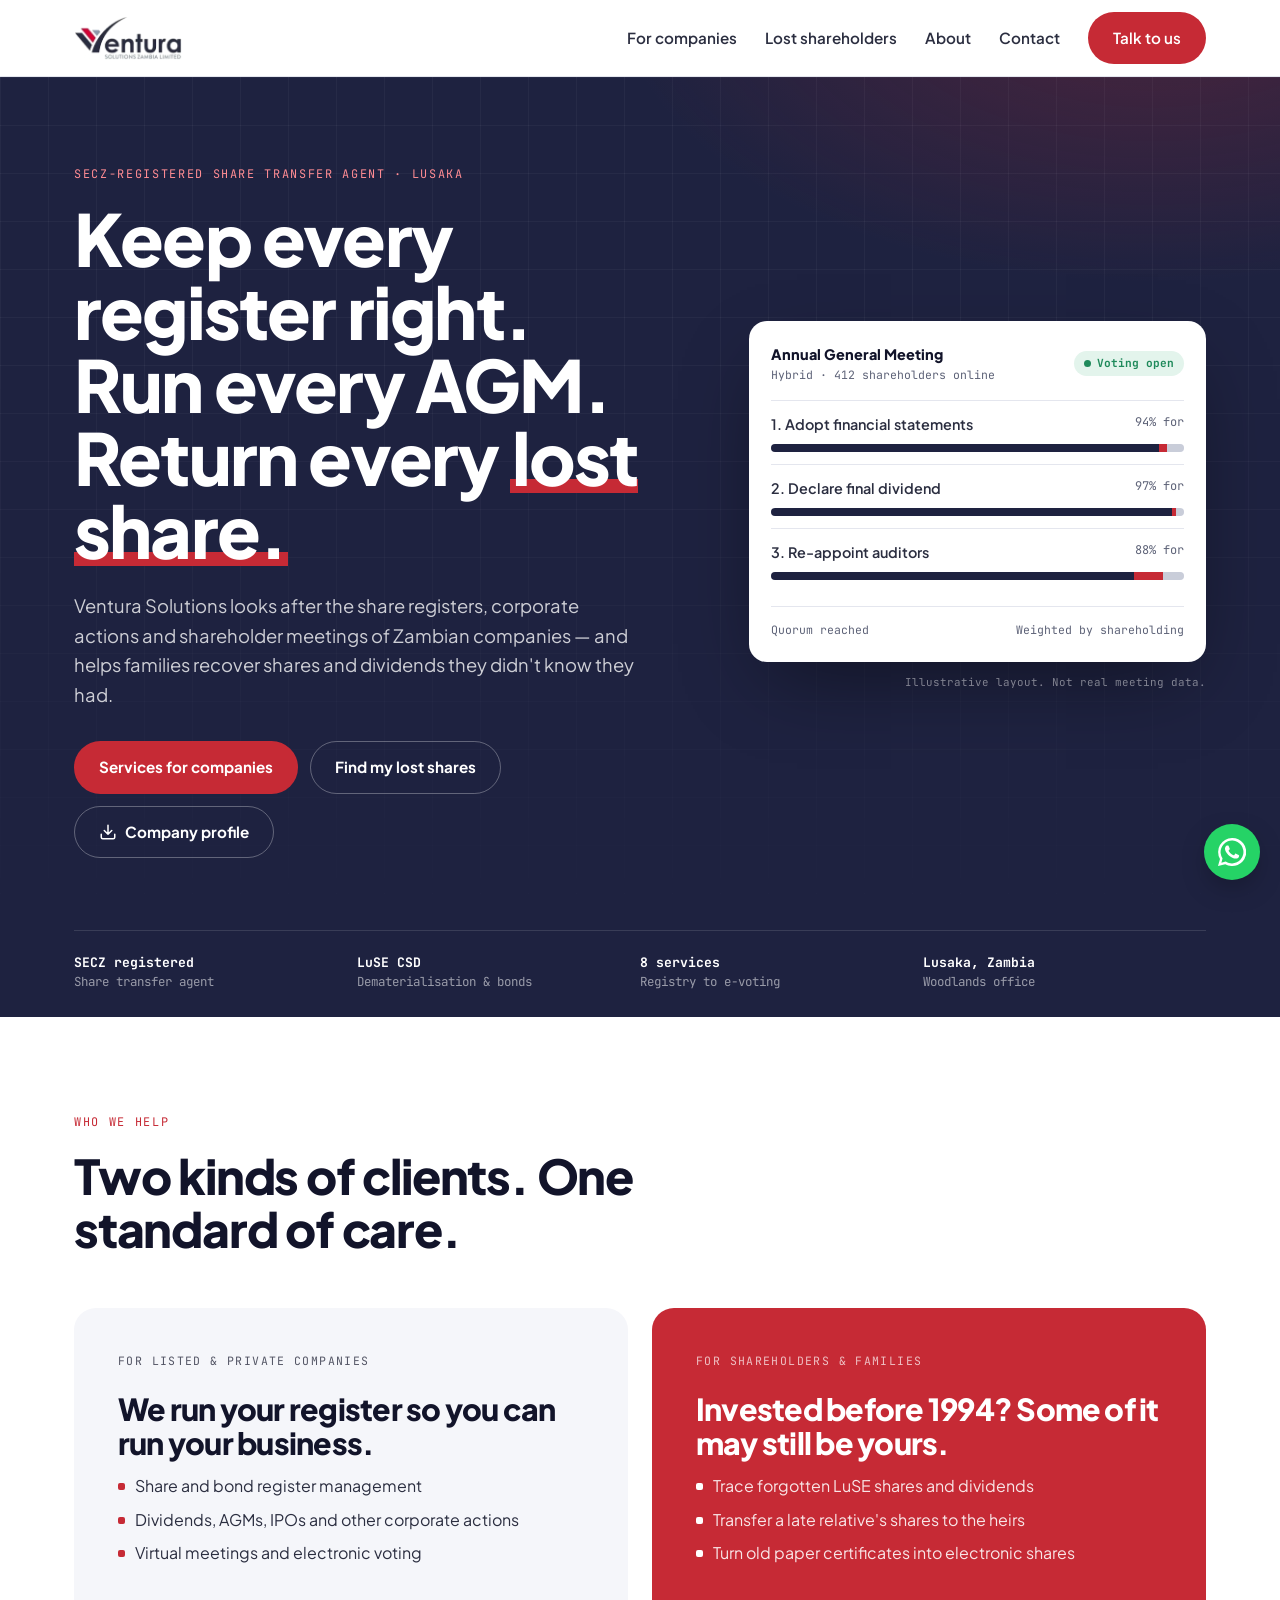
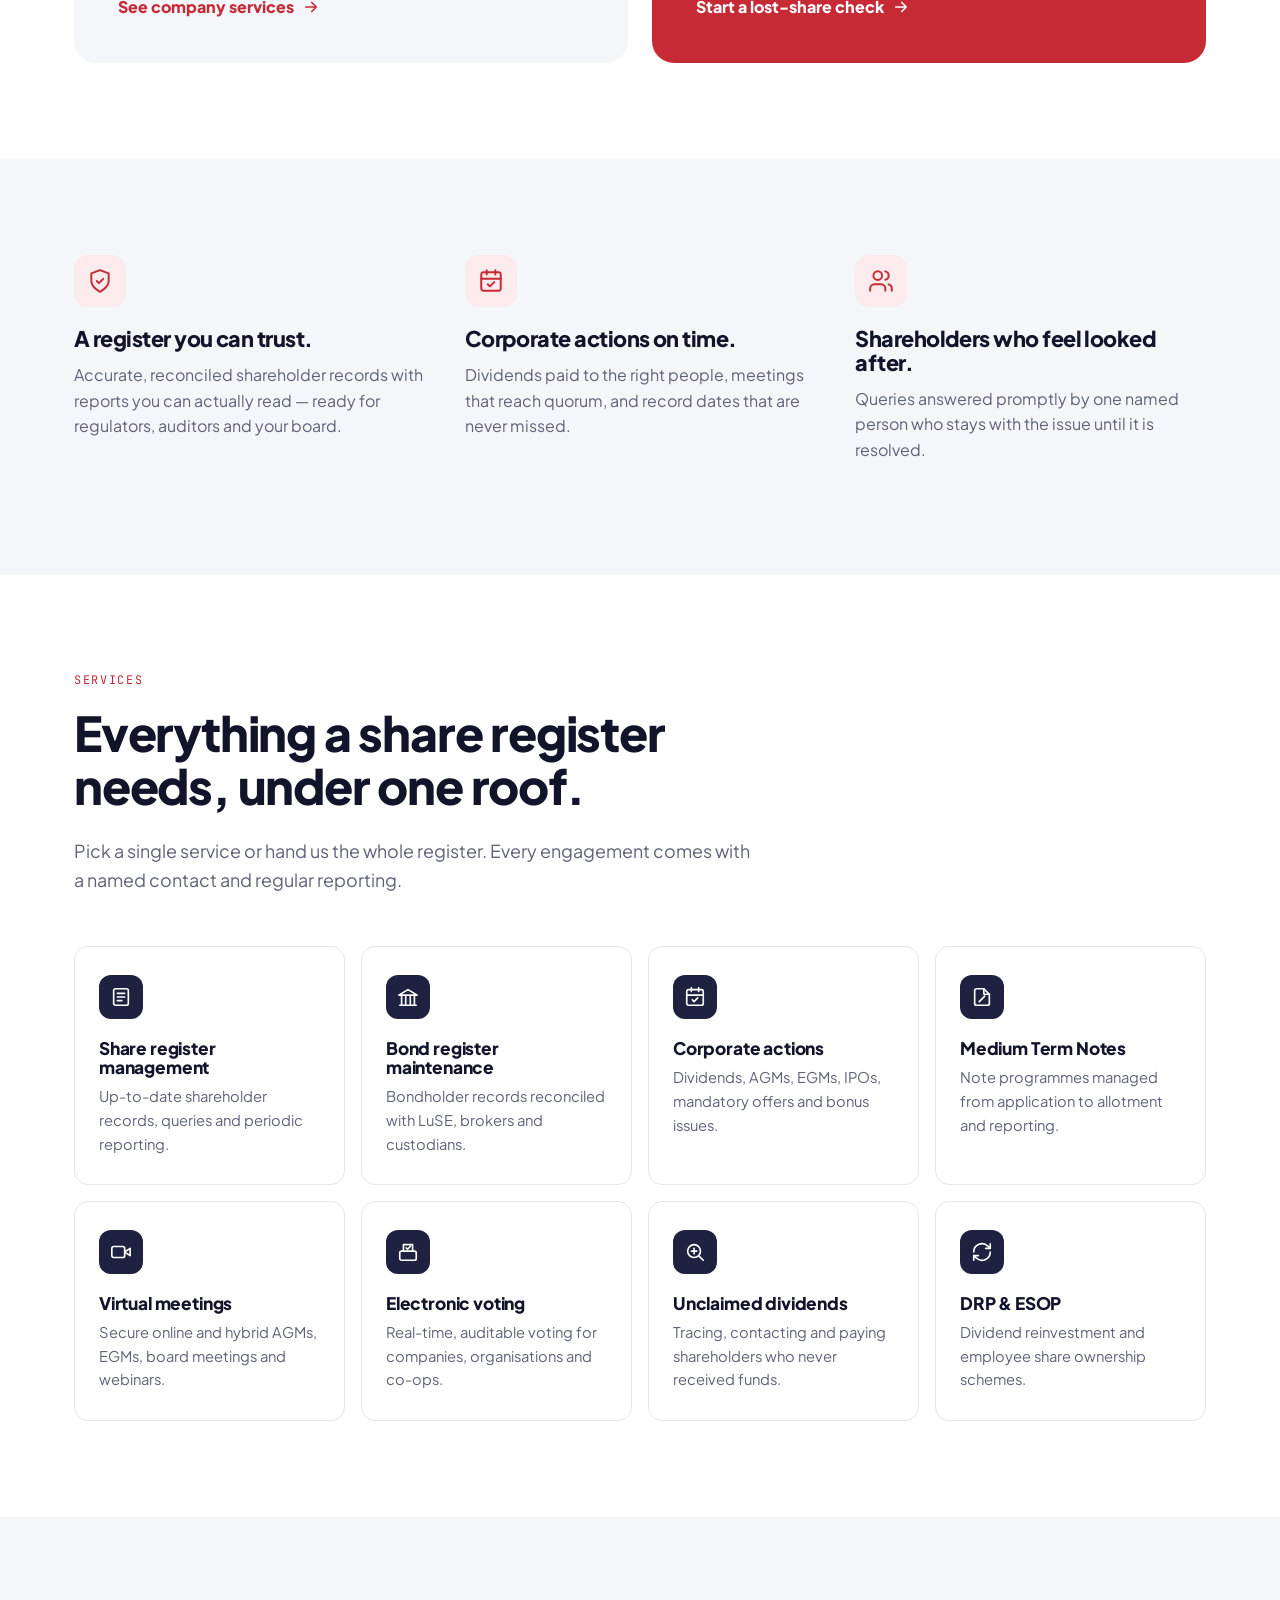
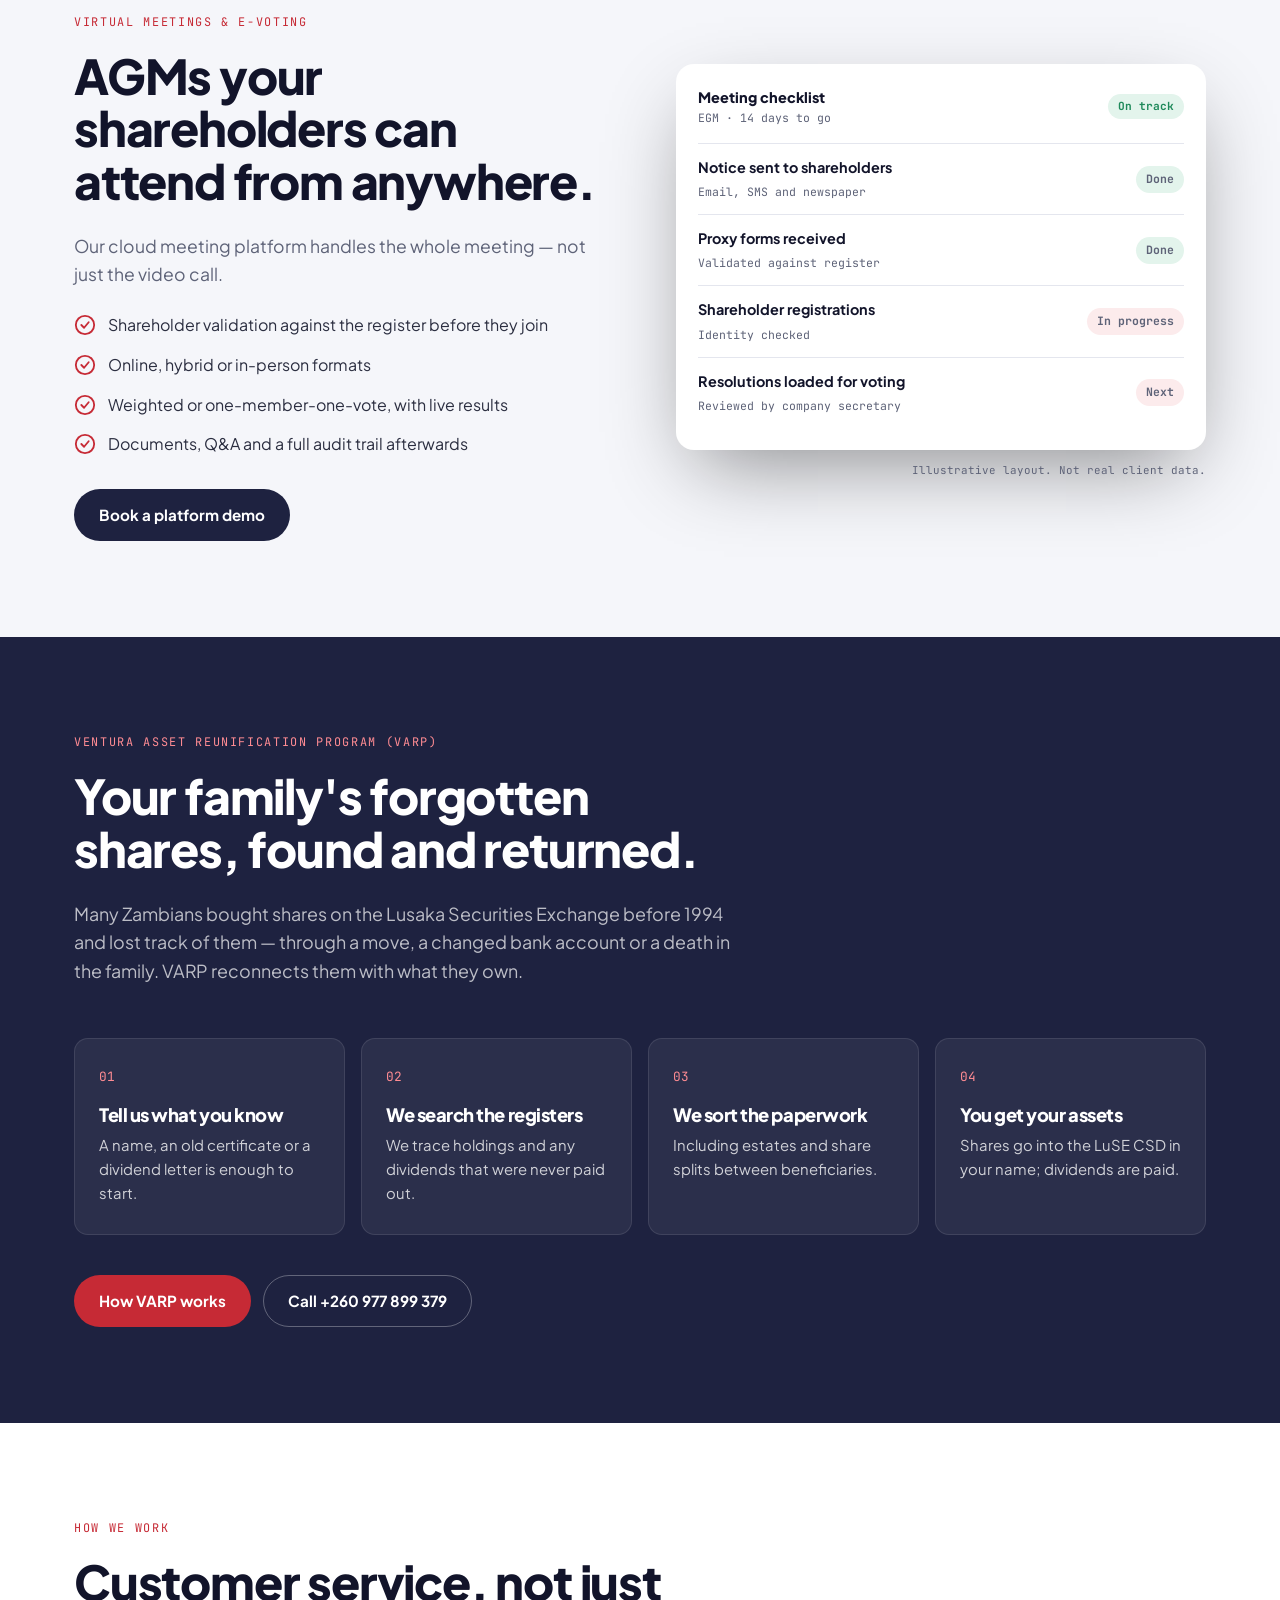
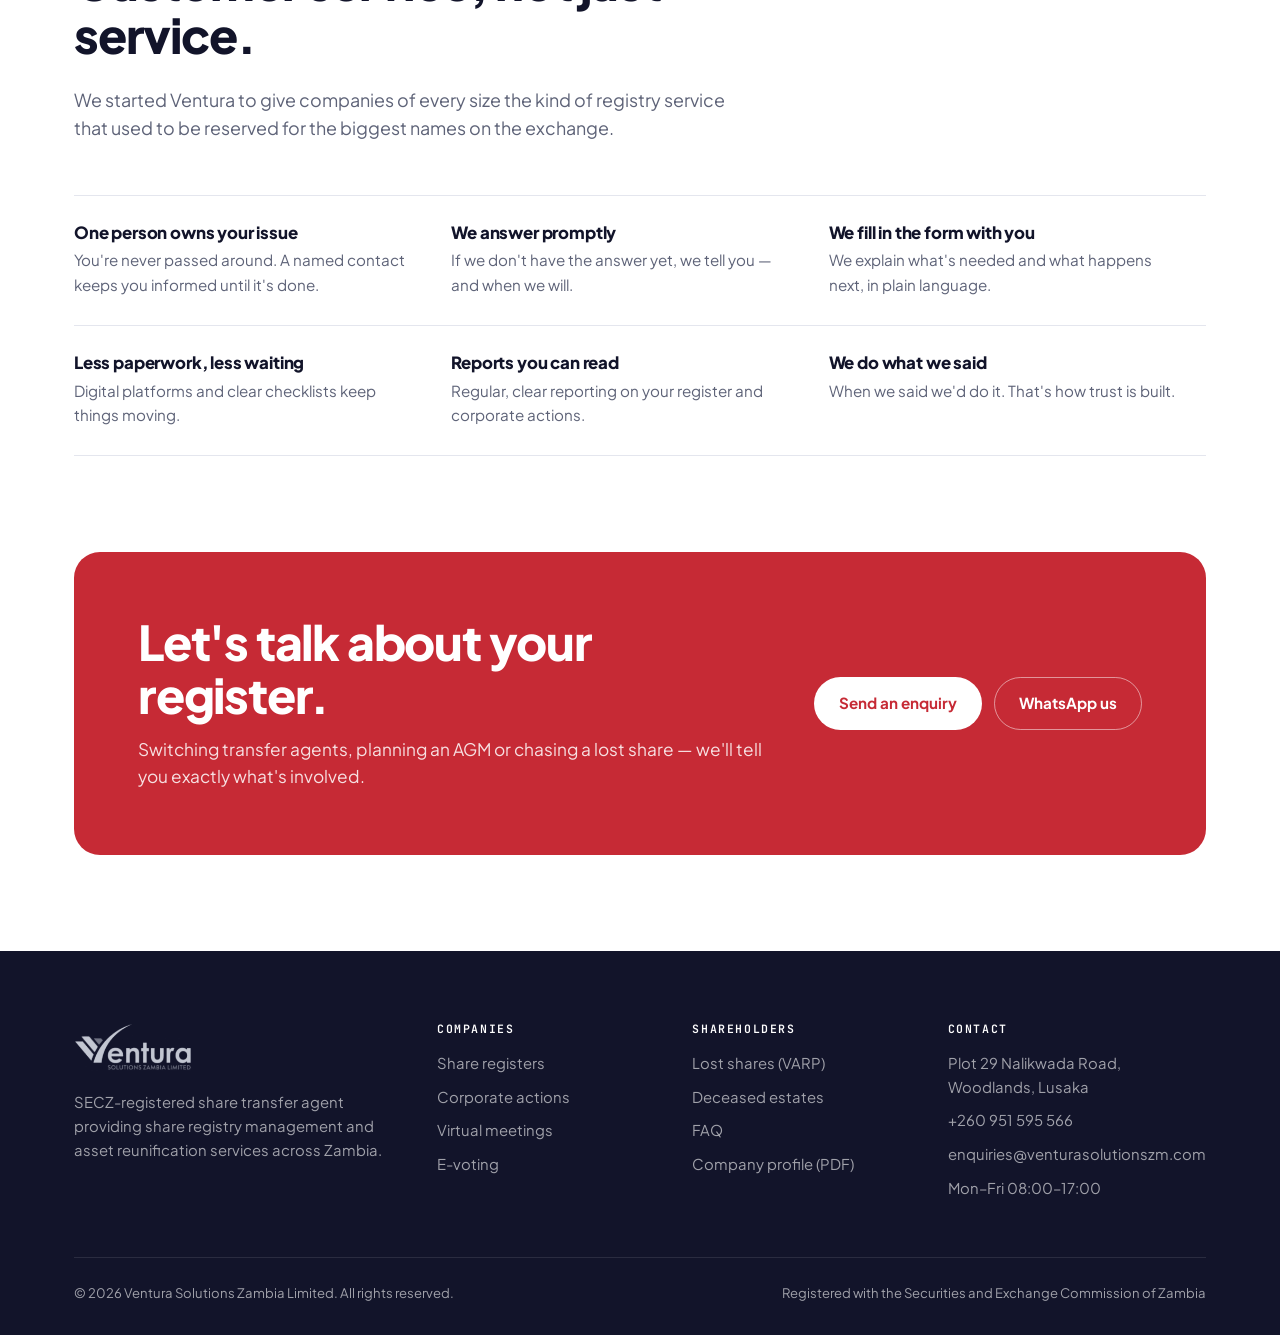
==== commit 7923a4b4: "Add grey footer logo, sharper transparent logo, white cover band on company profile Co-Authored-By: " ====
--- a/index.html
+++ b/index.html
@@ -38,7 +38,7 @@
 
 <header class="site-header">
   <div class="wrap">
-    <a class="brand" href="index.html"><img src="assets/logo.png" alt="Ventura Solutions Zambia Limited" width="103" height="44"></a>
+    <a class="brand" href="index.html"><img src="assets/logo.png" alt="Ventura Solutions Zambia Limited" width="108" height="44"></a>
     <button class="nav-toggle" aria-label="Open menu" aria-expanded="false"><svg viewBox="0 0 24 24" fill="none" stroke="currentColor" stroke-width="2" stroke-linecap="round"><path d="M3 6h18M3 12h18M3 18h18"/></svg></button>
     <nav class="nav">
       <a href="services.html">For companies</a>
@@ -294,7 +294,7 @@
   <div class="wrap">
     <div class="foot-grid">
       <div>
-        <div class="foot-logo"><img src="assets/logo.png" alt="Ventura Solutions Zambia Limited" width="93" height="40"></div>
+        <img class="foot-logo" src="assets/logo-grey-light.png" alt="Ventura Solutions Zambia Limited" width="118" height="48">
         <p>SECZ-registered share transfer agent providing share registry management and asset reunification services across Zambia.</p>
       </div>
       <div>
--- a/assets/styles.css
+++ b/assets/styles.css
@@ -243,8 +243,7 @@
 /* Footer */
 .site-footer { background: var(--ink); color: rgba(255,255,255,.6); padding: 72px 0 32px; font-size: .93rem; }
 .foot-grid { display: grid; grid-template-columns: 1.5fr 1fr 1fr 1.2fr; gap: 40px; }
-.foot-logo { background: #fff; border-radius: 12px; padding: 10px 14px; display: inline-block; margin-bottom: 18px; }
-.foot-logo img { height: 40px; width: auto; }
+.foot-logo { display: block; height: 48px; width: auto; margin-bottom: 20px; }
 .site-footer h4 { color: #fff; font-family: var(--mono); font-size: .72rem; letter-spacing: .14em; text-transform: uppercase; font-weight: 600; margin-bottom: 16px; }
 .site-footer ul { list-style: none; padding: 0; margin: 0; display: grid; gap: 10px; }
 .site-footer a { text-decoration: none; }
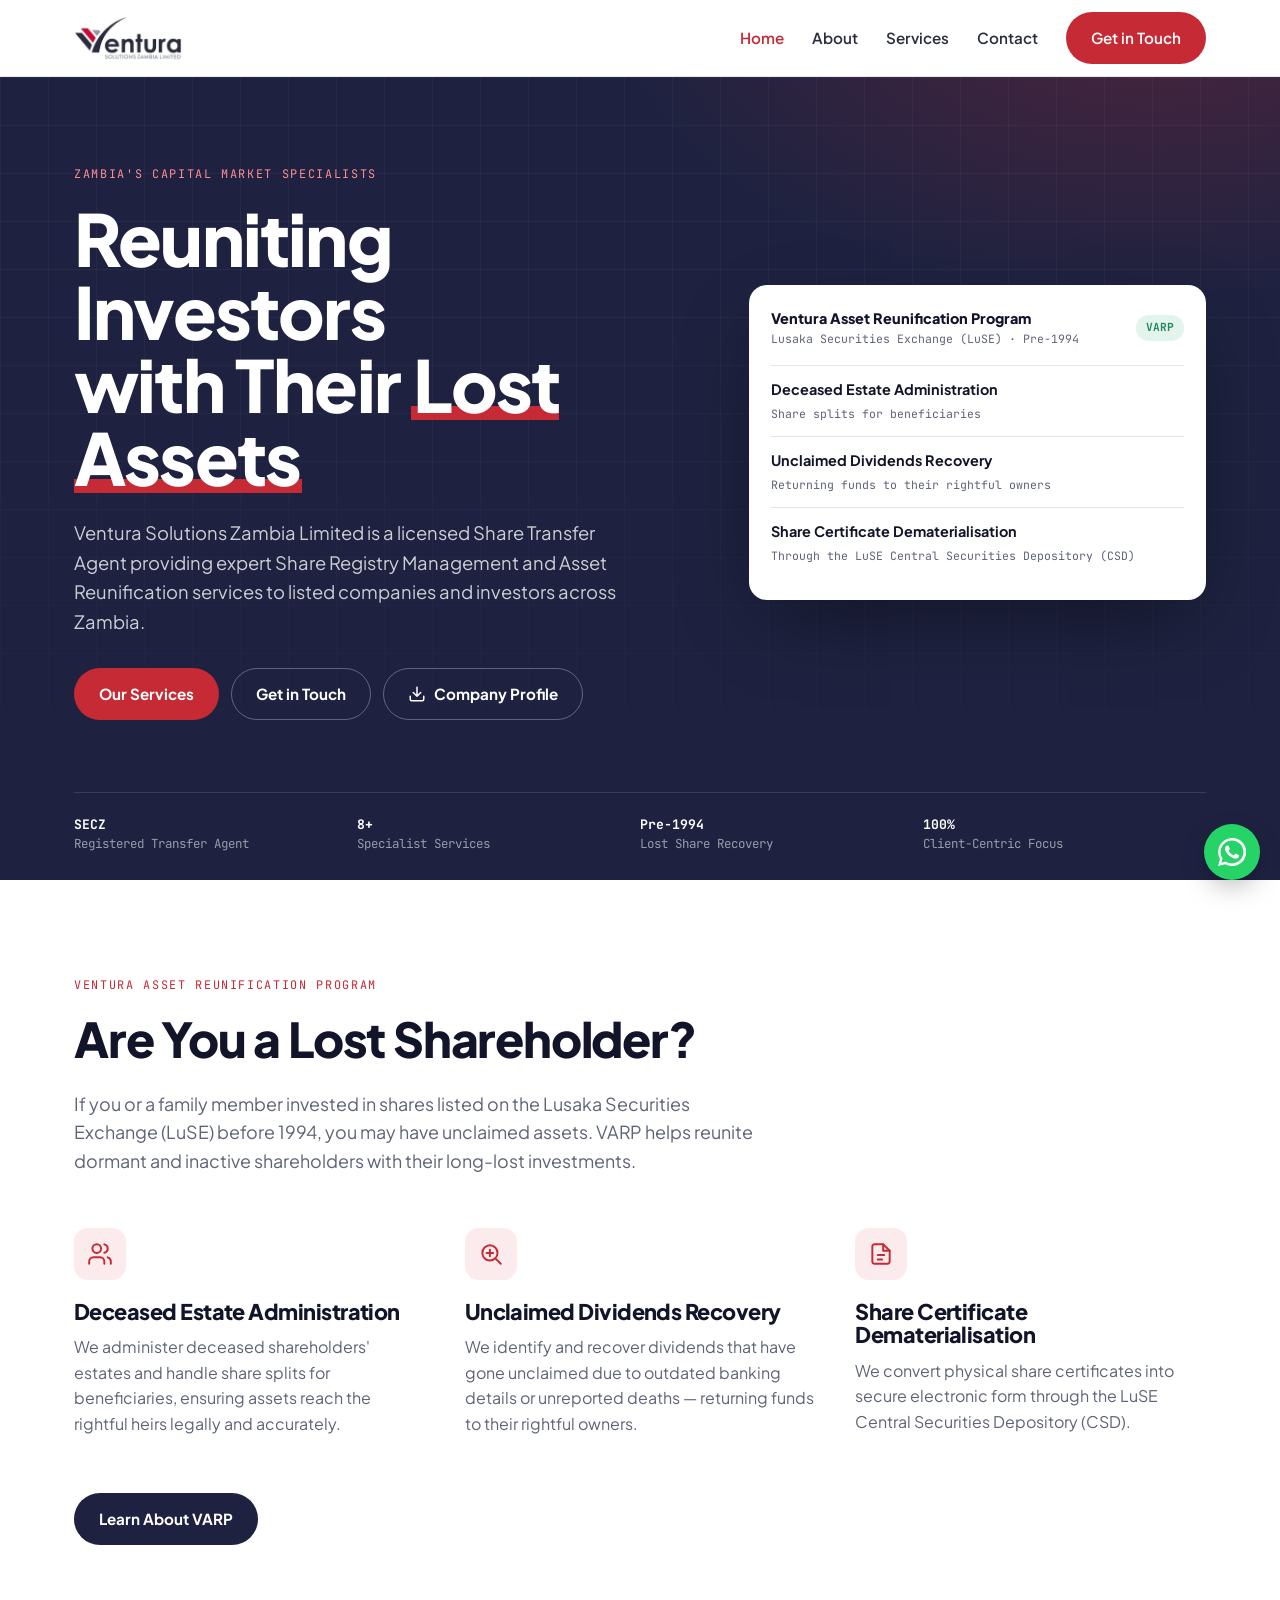
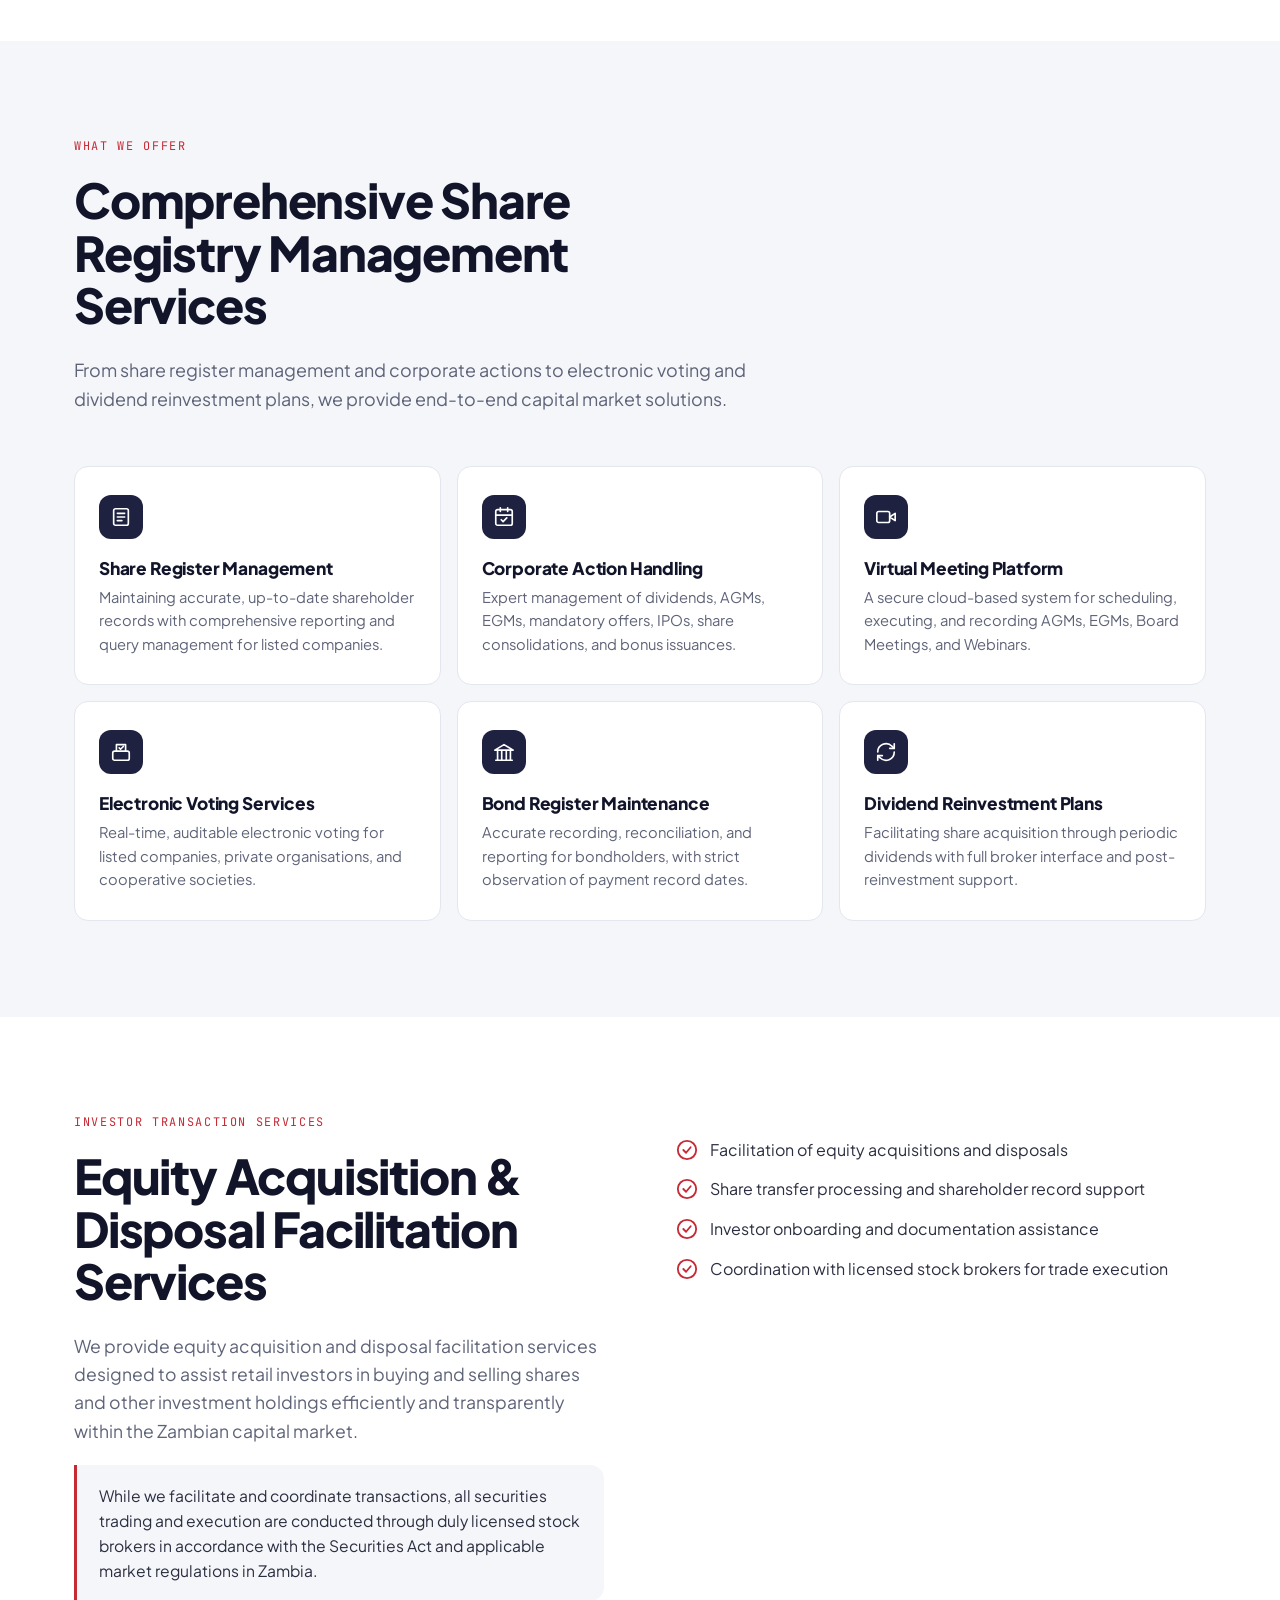
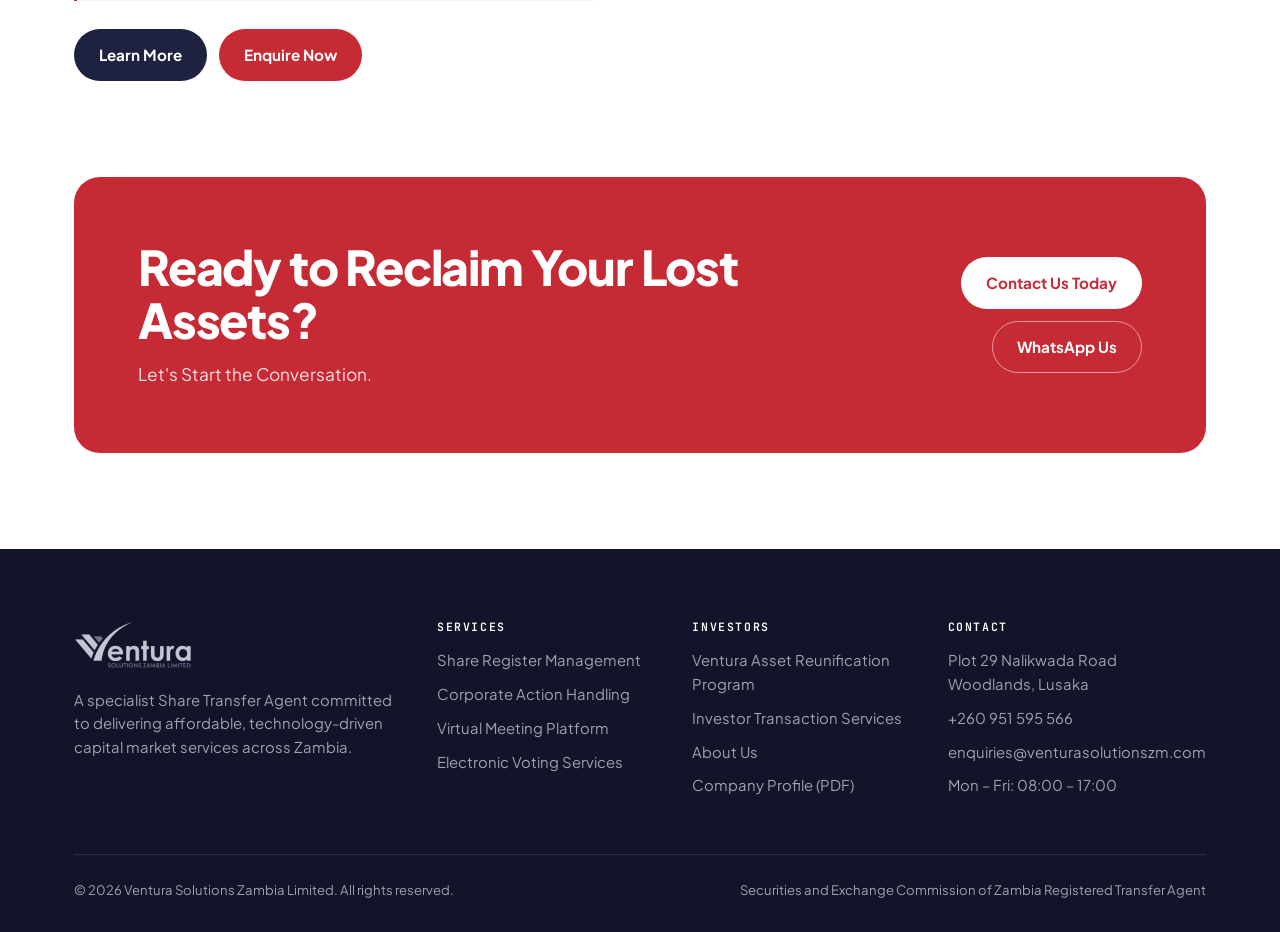
==== commit bb1d9e8b: "Match site and company profile wording to live venturasolutionszm.com Rewrite Home, About, Services " ====
--- a/index.html
+++ b/index.html
@@ -3,12 +3,16 @@
 <head>
 <meta charset="utf-8">
 <meta name="viewport" content="width=device-width, initial-scale=1">
-<title>Share Transfer Agent &amp; Share Registry Services in Zambia | Ventura Solutions</title>
-<meta name="description" content="Ventura Solutions Zambia is a SECZ-registered share transfer agent in Lusaka. Share register management, corporate actions, AGMs, e-voting and recovery of lost shares and unclaimed dividends.">
-<meta property="og:title" content="Ventura Solutions Zambia — Share Transfer Agent">
-<meta property="og:description" content="Share registry, corporate actions, virtual AGMs and e-voting for listed companies. Lost shares and unclaimed dividends recovery for investors.">
+<title>Ventura Solutions Zambia Limited | Share Transfer Agent &amp; Asset Reunification</title>
+<meta name="description" content="Ventura Solutions Zambia Limited is a licensed Share Transfer Agent providing expert Share Registry Management and Asset Reunification services to listed companies and investors across Zambia.">
+<meta property="og:title" content="Ventura Solutions Zambia Limited | Share Transfer Agent &amp; Asset Reunification">
+<meta property="og:description" content="Ventura Solutions Zambia Limited is a licensed Share Transfer Agent providing expert Share Registry Management and Asset Reunification services to listed companies and investors across Zambia.">
 <meta property="og:image" content="assets/logo.png">
-<link rel="icon" href="assets/logo.png">
+<link rel="icon" href="favicon.ico" sizes="any">
+<link rel="icon" type="image/png" sizes="32x32" href="assets/favicon-32.png">
+<link rel="apple-touch-icon" href="assets/apple-touch-icon.png">
+<link rel="manifest" href="site.webmanifest">
+<meta name="theme-color" content="#1E2240">
 <link rel="preconnect" href="https://fonts.googleapis.com">
 <link rel="preconnect" href="https://fonts.gstatic.com" crossorigin>
 <link href="https://fonts.googleapis.com/css2?family=JetBrains+Mono:wght@400;600;700&family=Plus+Jakarta+Sans:wght@400;500;600;700;800&display=swap" rel="stylesheet">
@@ -35,21 +39,19 @@
 </script>
 </head>
 <body>
-
 <header class="site-header">
   <div class="wrap">
     <a class="brand" href="index.html"><img src="assets/logo.png" alt="Ventura Solutions Zambia Limited" width="108" height="44"></a>
     <button class="nav-toggle" aria-label="Open menu" aria-expanded="false"><svg viewBox="0 0 24 24" fill="none" stroke="currentColor" stroke-width="2" stroke-linecap="round"><path d="M3 6h18M3 12h18M3 18h18"/></svg></button>
     <nav class="nav">
-      <a href="services.html">For companies</a>
-      <a href="lost-shareholders.html">Lost shareholders</a>
+      <a href="index.html" aria-current="page">Home</a>
       <a href="about.html">About</a>
+      <a href="services.html">Services</a>
       <a href="contact.html">Contact</a>
-      <a class="btn btn-red" href="contact.html">Talk to us</a>
+      <a class="btn btn-red" href="contact.html">Get in Touch</a>
     </nav>
   </div>
 </header>
-
 <main>
 
 <!-- Hero -->
@@ -57,217 +59,126 @@
   <div class="wrap">
     <div class="hero-grid">
       <div>
-        <span class="eyebrow">SECZ-registered share transfer agent · Lusaka</span>
+        <span class="eyebrow">Zambia's Capital Market Specialists</span>
         <h1>
-          <span>Keep every register right.</span>
-          <span>Run every AGM.</span>
-          <span>Return every <span class="hl">lost share.</span></span>
+          <span>Reuniting Investors</span>
+          <span>with Their <span class="hl">Lost Assets</span></span>
         </h1>
-        <p class="lead">Ventura Solutions looks after the share registers, corporate actions and shareholder meetings of Zambian companies — and helps families recover shares and dividends they didn't know they had.</p>
+        <p class="lead">Ventura Solutions Zambia Limited is a licensed Share Transfer Agent providing expert Share Registry Management and Asset Reunification services to listed companies and investors across Zambia.</p>
         <div class="btn-row">
-          <a class="btn btn-red" href="services.html">Services for companies</a>
-          <a class="btn btn-ghost" href="lost-shareholders.html">Find my lost shares</a>
-          <a class="btn btn-ghost" href="Ventura-Company-Profile.pdf"><svg viewBox="0 0 24 24" fill="none" stroke="currentColor" stroke-width="2" stroke-linecap="round" stroke-linejoin="round"><path d="M21 15v4a2 2 0 0 1-2 2H5a2 2 0 0 1-2-2v-4M7 10l5 5 5-5M12 15V3"/></svg>Company profile</a>
+          <a class="btn btn-red" href="services.html">Our Services</a>
+          <a class="btn btn-ghost" href="contact.html">Get in Touch</a>
+          <a class="btn btn-ghost" href="Ventura-Company-Profile.pdf"><svg viewBox="0 0 24 24" fill="none" stroke="currentColor" stroke-width="2" stroke-linecap="round" stroke-linejoin="round"><path d="M21 15v4a2 2 0 0 1-2 2H5a2 2 0 0 1-2-2v-4M7 10l5 5 5-5M12 15V3"/></svg>Company Profile</a>
         </div>
       </div>
 
       <div class="reveal">
-        <div class="ui-card" aria-label="Example of the Ventura e-voting dashboard">
-          <div class="ui-top">
-            <div><div class="ui-title">Annual General Meeting</div><div class="ui-sub">Hybrid · 412 shareholders online</div></div>
-            <span class="pill live">Voting open</span>
-          </div>
-          <div class="vote">
-            <div class="vote-row">1. Adopt financial statements <small>94% for</small></div>
-            <div class="bar"><i class="for" style="width:94%"></i><i class="ag" style="width:2%"></i><i class="ab" style="width:4%"></i></div>
-          </div>
-          <div class="vote">
-            <div class="vote-row">2. Declare final dividend <small>97% for</small></div>
-            <div class="bar"><i class="for" style="width:97%"></i><i class="ag" style="width:1%"></i><i class="ab" style="width:2%"></i></div>
-          </div>
-          <div class="vote">
-            <div class="vote-row">3. Re-appoint auditors <small>88% for</small></div>
-            <div class="bar"><i class="for" style="width:88%"></i><i class="ag" style="width:7%"></i><i class="ab" style="width:5%"></i></div>
-          </div>
-          <div class="ui-foot"><span>Quorum reached</span><span>Weighted by shareholding</span></div>
+        <div class="ui-card list-rows">
+          <div class="ui-top"><div><div class="ui-title">Ventura Asset Reunification Program</div><div class="ui-sub">Lusaka Securities Exchange (LuSE) · Pre-1994</div></div><span class="pill">VARP</span></div>
+          <div class="row"><div><b>Deceased Estate Administration</b><span>Share splits for beneficiaries</span></div></div>
+          <div class="row"><div><b>Unclaimed Dividends Recovery</b><span>Returning funds to their rightful owners</span></div></div>
+          <div class="row"><div><b>Share Certificate Dematerialisation</b><span>Through the LuSE Central Securities Depository (CSD)</span></div></div>
         </div>
-        <p class="ui-note">Illustrative layout. Not real meeting data.</p>
       </div>
     </div>
 
     <div class="facts">
-      <div class="fact"><b>SECZ registered</b><span>Share transfer agent</span></div>
-      <div class="fact"><b>LuSE CSD</b><span>Dematerialisation &amp; bonds</span></div>
-      <div class="fact"><b>8 services</b><span>Registry to e-voting</span></div>
-      <div class="fact"><b>Lusaka, Zambia</b><span>Woodlands office</span></div>
-    </div>
-  </div>
-</section>
-
-<!-- Who we help -->
+      <div class="fact"><b>SECZ</b><span>Registered Transfer Agent</span></div>
+      <div class="fact"><b>8+</b><span>Specialist Services</span></div>
+      <div class="fact"><b>Pre-1994</b><span>Lost Share Recovery</span></div>
+      <div class="fact"><b>100%</b><span>Client-Centric Focus</span></div>
+    </div>
+  </div>
+</section>
+
+<!-- VARP -->
 <section>
   <div class="wrap">
     <div class="sec-head reveal">
-      <span class="eyebrow">Who we help</span>
-      <h2>Two kinds of clients. One standard of care.</h2>
-    </div>
-    <div class="split2">
-      <a class="aud aud-co reveal" href="services.html">
-        <div class="tag">For listed &amp; private companies</div>
-        <h3>We run your register so you can run your business.</h3>
-        <ul>
-          <li>Share and bond register management</li>
-          <li>Dividends, AGMs, IPOs and other corporate actions</li>
-          <li>Virtual meetings and electronic voting</li>
-        </ul>
-        <span class="go">See company services <svg width="18" height="18" viewBox="0 0 24 24" fill="none" stroke="currentColor" stroke-width="2.2" stroke-linecap="round" stroke-linejoin="round"><path d="M5 12h14M13 6l6 6-6 6"/></svg></span>
-      </a>
-      <a class="aud aud-sh reveal" href="lost-shareholders.html">
-        <div class="tag">For shareholders &amp; families</div>
-        <h3>Invested before 1994? Some of it may still be yours.</h3>
-        <ul>
-          <li>Trace forgotten LuSE shares and dividends</li>
-          <li>Transfer a late relative's shares to the heirs</li>
-          <li>Turn old paper certificates into electronic shares</li>
-        </ul>
-        <span class="go">Start a lost-share check <svg width="18" height="18" viewBox="0 0 24 24" fill="none" stroke="currentColor" stroke-width="2.2" stroke-linecap="round" stroke-linejoin="round"><path d="M5 12h14M13 6l6 6-6 6"/></svg></span>
-      </a>
-    </div>
-  </div>
-</section>
-
-<!-- Outcomes -->
-<section class="bg-2">
-  <div class="wrap">
+      <span class="eyebrow">Ventura Asset Reunification Program</span>
+      <h2>Are You a Lost Shareholder?</h2>
+      <p>If you or a family member invested in shares listed on the Lusaka Securities Exchange (LuSE) before 1994, you may have unclaimed assets. VARP helps reunite dormant and inactive shareholders with their long-lost investments.</p>
+    </div>
     <div class="outcomes">
       <div class="outcome reveal">
-        <div class="ic"><svg viewBox="0 0 24 24" fill="none" stroke="currentColor" stroke-width="1.8" stroke-linecap="round" stroke-linejoin="round"><path d="M12 22s8-4 8-10V5l-8-3-8 3v7c0 6 8 10 8 10z"/><path d="m9 12 2 2 4-4"/></svg></div>
-        <h3>A register you can trust.</h3>
-        <p>Accurate, reconciled shareholder records with reports you can actually read — ready for regulators, auditors and your board.</p>
+        <div class="ic"><svg viewBox="0 0 24 24" fill="none" stroke="currentColor" stroke-width="1.8" stroke-linecap="round" stroke-linejoin="round"><path d="M16 21v-2a4 4 0 0 0-4-4H6a4 4 0 0 0-4 4v2"/><circle cx="9" cy="7" r="4"/><path d="M22 21v-2a4 4 0 0 0-3-3.9M16 3.1a4 4 0 0 1 0 7.8"/></svg></div>
+        <h3>Deceased Estate Administration</h3>
+        <p>We administer deceased shareholders' estates and handle share splits for beneficiaries, ensuring assets reach the rightful heirs legally and accurately.</p>
       </div>
       <div class="outcome reveal">
-        <div class="ic"><svg viewBox="0 0 24 24" fill="none" stroke="currentColor" stroke-width="1.8" stroke-linecap="round" stroke-linejoin="round"><rect x="3" y="4" width="18" height="17" rx="2"/><path d="M8 2v4M16 2v4M3 10h18M9 15l2 2 4-4"/></svg></div>
-        <h3>Corporate actions on time.</h3>
-        <p>Dividends paid to the right people, meetings that reach quorum, and record dates that are never missed.</p>
+        <div class="ic"><svg viewBox="0 0 24 24" fill="none" stroke="currentColor" stroke-width="1.8" stroke-linecap="round" stroke-linejoin="round"><circle cx="11" cy="11" r="7"/><path d="m21 21-4.3-4.3M11 8v6M8 11h6"/></svg></div>
+        <h3>Unclaimed Dividends Recovery</h3>
+        <p>We identify and recover dividends that have gone unclaimed due to outdated banking details or unreported deaths — returning funds to their rightful owners.</p>
       </div>
       <div class="outcome reveal">
-        <div class="ic"><svg viewBox="0 0 24 24" fill="none" stroke="currentColor" stroke-width="1.8" stroke-linecap="round" stroke-linejoin="round"><path d="M16 21v-2a4 4 0 0 0-4-4H6a4 4 0 0 0-4 4v2"/><circle cx="9" cy="7" r="4"/><path d="M22 21v-2a4 4 0 0 0-3-3.9M16 3.1a4 4 0 0 1 0 7.8"/></svg></div>
-        <h3>Shareholders who feel looked after.</h3>
-        <p>Queries answered promptly by one named person who stays with the issue until it is resolved.</p>
-      </div>
+        <div class="ic"><svg viewBox="0 0 24 24" fill="none" stroke="currentColor" stroke-width="1.8" stroke-linecap="round" stroke-linejoin="round"><path d="M14 3H6a2 2 0 0 0-2 2v14a2 2 0 0 0 2 2h12a2 2 0 0 0 2-2V9z"/><path d="M14 3v6h6M9 13h6M9 17h4"/></svg></div>
+        <h3>Share Certificate Dematerialisation</h3>
+        <p>We convert physical share certificates into secure electronic form through the LuSE Central Securities Depository (CSD).</p>
+      </div>
+    </div>
+    <div class="btn-row" style="margin-top:40px">
+      <a class="btn btn-navy" href="services.html#varp">Learn About VARP</a>
     </div>
   </div>
 </section>
 
 <!-- Services -->
-<section>
+<section class="bg-2">
   <div class="wrap">
     <div class="sec-head reveal">
-      <span class="eyebrow">Services</span>
-      <h2>Everything a share register needs, under one roof.</h2>
-      <p>Pick a single service or hand us the whole register. Every engagement comes with a named contact and regular reporting.</p>
-    </div>
-    <div class="svc-grid">
+      <span class="eyebrow">What We Offer</span>
+      <h2>Comprehensive Share Registry Management Services</h2>
+      <p>From share register management and corporate actions to electronic voting and dividend reinvestment plans, we provide end-to-end capital market solutions.</p>
+    </div>
+    <div class="svc-grid svc-grid-3">
       <a class="svc reveal" href="services.html#register">
         <div class="ic"><svg viewBox="0 0 24 24" fill="none" stroke="currentColor" stroke-width="1.8" stroke-linecap="round" stroke-linejoin="round"><rect x="4" y="3" width="16" height="18" rx="2"/><path d="M8 8h8M8 12h8M8 16h5"/></svg></div>
-        <h3>Share register management</h3><p>Up-to-date shareholder records, queries and periodic reporting.</p>
+        <h3>Share Register Management</h3><p>Maintaining accurate, up-to-date shareholder records with comprehensive reporting and query management for listed companies.</p>
+      </a>
+      <a class="svc reveal" href="services.html#corporate-actions">
+        <div class="ic"><svg viewBox="0 0 24 24" fill="none" stroke="currentColor" stroke-width="1.8" stroke-linecap="round" stroke-linejoin="round"><rect x="3" y="4" width="18" height="17" rx="2"/><path d="M8 2v4M16 2v4M3 10h18M9 15l2 2 4-4"/></svg></div>
+        <h3>Corporate Action Handling</h3><p>Expert management of dividends, AGMs, EGMs, mandatory offers, IPOs, share consolidations, and bonus issuances.</p>
+      </a>
+      <a class="svc reveal" href="services.html#meetings">
+        <div class="ic"><svg viewBox="0 0 24 24" fill="none" stroke="currentColor" stroke-width="1.8" stroke-linecap="round" stroke-linejoin="round"><rect x="2" y="6" width="14" height="12" rx="2"/><path d="m22 8-6 4 6 4z"/></svg></div>
+        <h3>Virtual Meeting Platform</h3><p>A secure cloud-based system for scheduling, executing, and recording AGMs, EGMs, Board Meetings, and Webinars.</p>
+      </a>
+      <a class="svc reveal" href="services.html#e-voting">
+        <div class="ic"><svg viewBox="0 0 24 24" fill="none" stroke="currentColor" stroke-width="1.8" stroke-linecap="round" stroke-linejoin="round"><rect x="3" y="11" width="18" height="10" rx="2"/><path d="M7 11V4h10v7M10 7.5l1.5 1.5 3-3"/></svg></div>
+        <h3>Electronic Voting Services</h3><p>Real-time, auditable electronic voting for listed companies, private organisations, and cooperative societies.</p>
       </a>
       <a class="svc reveal" href="services.html#bonds">
         <div class="ic"><svg viewBox="0 0 24 24" fill="none" stroke="currentColor" stroke-width="1.8" stroke-linecap="round" stroke-linejoin="round"><path d="M3 21h18M5 21V10M19 21V10M9.5 21V10M14.5 21V10M2 10l10-6 10 6z"/></svg></div>
-        <h3>Bond register maintenance</h3><p>Bondholder records reconciled with LuSE, brokers and custodians.</p>
-      </a>
-      <a class="svc reveal" href="services.html#corporate-actions">
-        <div class="ic"><svg viewBox="0 0 24 24" fill="none" stroke="currentColor" stroke-width="1.8" stroke-linecap="round" stroke-linejoin="round"><rect x="3" y="4" width="18" height="17" rx="2"/><path d="M8 2v4M16 2v4M3 10h18M9 15l2 2 4-4"/></svg></div>
-        <h3>Corporate actions</h3><p>Dividends, AGMs, EGMs, IPOs, mandatory offers and bonus issues.</p>
-      </a>
-      <a class="svc reveal" href="services.html#mtn">
-        <div class="ic"><svg viewBox="0 0 24 24" fill="none" stroke="currentColor" stroke-width="1.8" stroke-linecap="round" stroke-linejoin="round"><path d="M14 3H6a2 2 0 0 0-2 2v14a2 2 0 0 0 2 2h12a2 2 0 0 0 2-2V9z"/><path d="M14 3v6h6M9 17l6-6"/></svg></div>
-        <h3>Medium Term Notes</h3><p>Note programmes managed from application to allotment and reporting.</p>
-      </a>
-      <a class="svc reveal" href="services.html#meetings">
-        <div class="ic"><svg viewBox="0 0 24 24" fill="none" stroke="currentColor" stroke-width="1.8" stroke-linecap="round" stroke-linejoin="round"><rect x="2" y="6" width="14" height="12" rx="2"/><path d="m22 8-6 4 6 4z"/></svg></div>
-        <h3>Virtual meetings</h3><p>Secure online and hybrid AGMs, EGMs, board meetings and webinars.</p>
-      </a>
-      <a class="svc reveal" href="services.html#e-voting">
-        <div class="ic"><svg viewBox="0 0 24 24" fill="none" stroke="currentColor" stroke-width="1.8" stroke-linecap="round" stroke-linejoin="round"><rect x="3" y="11" width="18" height="10" rx="2"/><path d="M7 11V4h10v7M10 7.5l1.5 1.5 3-3"/></svg></div>
-        <h3>Electronic voting</h3><p>Real-time, auditable voting for companies, organisations and co-ops.</p>
-      </a>
-      <a class="svc reveal" href="services.html#unclaimed">
-        <div class="ic"><svg viewBox="0 0 24 24" fill="none" stroke="currentColor" stroke-width="1.8" stroke-linecap="round" stroke-linejoin="round"><circle cx="11" cy="11" r="7"/><path d="m21 21-4.3-4.3M11 8v6M8 11h6"/></svg></div>
-        <h3>Unclaimed dividends</h3><p>Tracing, contacting and paying shareholders who never received funds.</p>
+        <h3>Bond Register Maintenance</h3><p>Accurate recording, reconciliation, and reporting for bondholders, with strict observation of payment record dates.</p>
       </a>
       <a class="svc reveal" href="services.html#drp-esop">
         <div class="ic"><svg viewBox="0 0 24 24" fill="none" stroke="currentColor" stroke-width="1.8" stroke-linecap="round" stroke-linejoin="round"><path d="M21 12a9 9 0 0 1-15.5 6.3L3 16M3 12a9 9 0 0 1 15.5-6.3L21 8"/><path d="M21 3v5h-5M3 21v-5h5"/></svg></div>
-        <h3>DRP &amp; ESOP</h3><p>Dividend reinvestment and employee share ownership schemes.</p>
-      </a>
-    </div>
-  </div>
-</section>
-
-<!-- Feature: meetings -->
-<section class="bg-2">
-  <div class="wrap feature">
+        <h3>Dividend Reinvestment Plans</h3><p>Facilitating share acquisition through periodic dividends with full broker interface and post-reinvestment support.</p>
+      </a>
+    </div>
+  </div>
+</section>
+
+<!-- Investor Transaction Services -->
+<section>
+  <div class="wrap feature" style="align-items:start">
     <div class="reveal">
-      <span class="eyebrow">Virtual meetings &amp; e-voting</span>
-      <h2 style="font-size:clamp(2rem,4vw,3rem)">AGMs your shareholders can attend from anywhere.</h2>
-      <p style="font-size:1.1rem;color:var(--muted)">Our cloud meeting platform handles the whole meeting — not just the video call.</p>
+      <span class="eyebrow">Investor Transaction Services</span>
+      <h2 style="font-size:clamp(2rem,4vw,3rem)">Equity Acquisition &amp; Disposal Facilitation Services</h2>
+      <p style="font-size:1.1rem;color:var(--muted)">We provide equity acquisition and disposal facilitation services designed to assist retail investors in buying and selling shares and other investment holdings efficiently and transparently within the Zambian capital market.</p>
+      <p class="note">While we facilitate and coordinate transactions, all securities trading and execution are conducted through duly licensed stock brokers in accordance with the Securities Act and applicable market regulations in Zambia.</p>
+      <div class="btn-row">
+        <a class="btn btn-navy" href="services.html#equity">Learn More</a>
+        <a class="btn btn-red" href="mailto:enquiries@venturasolutionszm.com?subject=Equity%20acquisition%20or%20disposal%20enquiry">Enquire Now</a>
+      </div>
+    </div>
+    <div class="reveal">
       <ul class="checks">
-        <li><svg viewBox="0 0 24 24" fill="none" stroke="currentColor" stroke-width="2" stroke-linecap="round" stroke-linejoin="round"><circle cx="12" cy="12" r="10"/><path d="m8 12 3 3 5-6"/></svg>Shareholder validation against the register before they join</li>
-        <li><svg viewBox="0 0 24 24" fill="none" stroke="currentColor" stroke-width="2" stroke-linecap="round" stroke-linejoin="round"><circle cx="12" cy="12" r="10"/><path d="m8 12 3 3 5-6"/></svg>Online, hybrid or in-person formats</li>
-        <li><svg viewBox="0 0 24 24" fill="none" stroke="currentColor" stroke-width="2" stroke-linecap="round" stroke-linejoin="round"><circle cx="12" cy="12" r="10"/><path d="m8 12 3 3 5-6"/></svg>Weighted or one-member-one-vote, with live results</li>
-        <li><svg viewBox="0 0 24 24" fill="none" stroke="currentColor" stroke-width="2" stroke-linecap="round" stroke-linejoin="round"><circle cx="12" cy="12" r="10"/><path d="m8 12 3 3 5-6"/></svg>Documents, Q&amp;A and a full audit trail afterwards</li>
+        <li><svg viewBox="0 0 24 24" fill="none" stroke="currentColor" stroke-width="2" stroke-linecap="round" stroke-linejoin="round"><circle cx="12" cy="12" r="10"/><path d="m8 12 3 3 5-6"/></svg>Facilitation of equity acquisitions and disposals</li>
+        <li><svg viewBox="0 0 24 24" fill="none" stroke="currentColor" stroke-width="2" stroke-linecap="round" stroke-linejoin="round"><circle cx="12" cy="12" r="10"/><path d="m8 12 3 3 5-6"/></svg>Share transfer processing and shareholder record support</li>
+        <li><svg viewBox="0 0 24 24" fill="none" stroke="currentColor" stroke-width="2" stroke-linecap="round" stroke-linejoin="round"><circle cx="12" cy="12" r="10"/><path d="m8 12 3 3 5-6"/></svg>Investor onboarding and documentation assistance</li>
+        <li><svg viewBox="0 0 24 24" fill="none" stroke="currentColor" stroke-width="2" stroke-linecap="round" stroke-linejoin="round"><circle cx="12" cy="12" r="10"/><path d="m8 12 3 3 5-6"/></svg>Coordination with licensed stock brokers for trade execution</li>
       </ul>
-      <a class="btn btn-navy" href="contact.html?type=company">Book a platform demo</a>
-    </div>
-    <div class="reveal">
-      <div class="ui-card list-rows">
-        <div class="ui-top"><div><div class="ui-title">Meeting checklist</div><div class="ui-sub">EGM · 14 days to go</div></div><span class="pill">On track</span></div>
-        <div class="row"><div><b>Notice sent to shareholders</b><span>Email, SMS and newspaper</span></div><span class="pill">Done</span></div>
-        <div class="row"><div><b>Proxy forms received</b><span>Validated against register</span></div><span class="pill">Done</span></div>
-        <div class="row"><div><b>Shareholder registrations</b><span>Identity checked</span></div><span class="pill red">In progress</span></div>
-        <div class="row"><div><b>Resolutions loaded for voting</b><span>Reviewed by company secretary</span></div><span class="pill red">Next</span></div>
-      </div>
-      <p class="ui-note" style="color:var(--muted)">Illustrative layout. Not real client data.</p>
-    </div>
-  </div>
-</section>
-
-<!-- VARP -->
-<section class="dark">
-  <div class="wrap">
-    <div class="sec-head reveal">
-      <span class="eyebrow">Ventura Asset Reunification Program (VARP)</span>
-      <h2>Your family's forgotten shares, found and returned.</h2>
-      <p>Many Zambians bought shares on the Lusaka Securities Exchange before 1994 and lost track of them — through a move, a changed bank account or a death in the family. VARP reconnects them with what they own.</p>
-    </div>
-    <div class="steps">
-      <div class="step reveal"><h3>Tell us what you know</h3><p>A name, an old certificate or a dividend letter is enough to start.</p></div>
-      <div class="step reveal"><h3>We search the registers</h3><p>We trace holdings and any dividends that were never paid out.</p></div>
-      <div class="step reveal"><h3>We sort the paperwork</h3><p>Including estates and share splits between beneficiaries.</p></div>
-      <div class="step reveal"><h3>You get your assets</h3><p>Shares go into the LuSE CSD in your name; dividends are paid.</p></div>
-    </div>
-    <div class="btn-row" style="margin-top:40px">
-      <a class="btn btn-red" href="lost-shareholders.html">How VARP works</a>
-      <a class="btn btn-ghost" href="tel:+260977899379">Call +260 977 899 379</a>
-    </div>
-  </div>
-</section>
-
-<!-- Service promise -->
-<section>
-  <div class="wrap">
-    <div class="sec-head reveal">
-      <span class="eyebrow">How we work</span>
-      <h2>Customer service, not just service.</h2>
-      <p>We started Ventura to give companies of every size the kind of registry service that used to be reserved for the biggest names on the exchange.</p>
-    </div>
-    <div class="promise reveal">
-      <div><h4>One person owns your issue</h4><p>You're never passed around. A named contact keeps you informed until it's done.</p></div>
-      <div><h4>We answer promptly</h4><p>If we don't have the answer yet, we tell you — and when we will.</p></div>
-      <div><h4>We fill in the form with you</h4><p>We explain what's needed and what happens next, in plain language.</p></div>
-      <div><h4>Less paperwork, less waiting</h4><p>Digital platforms and clear checklists keep things moving.</p></div>
-      <div><h4>Reports you can read</h4><p>Regular, clear reporting on your register and corporate actions.</p></div>
-      <div><h4>We do what we said</h4><p>When we said we'd do it. That's how trust is built.</p></div>
     </div>
   </div>
 </section>
@@ -277,12 +188,12 @@
   <div class="wrap">
     <div class="cta reveal">
       <div>
-        <h2>Let's talk about your register.</h2>
-        <p>Switching transfer agents, planning an AGM or chasing a lost share — we'll tell you exactly what's involved.</p>
+        <h2>Ready to Reclaim Your Lost Assets?</h2>
+        <p>Let's Start the Conversation.</p>
       </div>
       <div class="btn-row">
-        <a class="btn btn-white" href="contact.html">Send an enquiry</a>
-        <a class="btn btn-line" href="https://wa.me/260951595566">WhatsApp us</a>
+        <a class="btn btn-white" href="contact.html">Contact Us Today</a>
+        <a class="btn btn-line" href="https://wa.me/260951595566" target="_blank" rel="noopener">WhatsApp Us</a>
       </div>
     </div>
   </div>
@@ -295,45 +206,44 @@
     <div class="foot-grid">
       <div>
         <img class="foot-logo" src="assets/logo-grey-light.png" alt="Ventura Solutions Zambia Limited" width="118" height="48">
-        <p>SECZ-registered share transfer agent providing share registry management and asset reunification services across Zambia.</p>
-      </div>
-      <div>
-        <h4>Companies</h4>
+        <p>A specialist Share Transfer Agent committed to delivering affordable, technology-driven capital market services across Zambia.</p>
+      </div>
+      <div>
+        <h4>Services</h4>
         <ul>
-          <li><a href="services.html#register">Share registers</a></li>
-          <li><a href="services.html#corporate-actions">Corporate actions</a></li>
-          <li><a href="services.html#meetings">Virtual meetings</a></li>
-          <li><a href="services.html#e-voting">E-voting</a></li>
+          <li><a href="services.html#register">Share Register Management</a></li>
+          <li><a href="services.html#corporate-actions">Corporate Action Handling</a></li>
+          <li><a href="services.html#meetings">Virtual Meeting Platform</a></li>
+          <li><a href="services.html#e-voting">Electronic Voting Services</a></li>
         </ul>
       </div>
       <div>
-        <h4>Shareholders</h4>
+        <h4>Investors</h4>
         <ul>
-          <li><a href="lost-shareholders.html">Lost shares (VARP)</a></li>
-          <li><a href="lost-shareholders.html#estates">Deceased estates</a></li>
-          <li><a href="lost-shareholders.html#faq">FAQ</a></li>
-          <li><a href="Ventura-Company-Profile.pdf">Company profile (PDF)</a></li>
+          <li><a href="services.html#varp">Ventura Asset Reunification Program</a></li>
+          <li><a href="services.html#equity">Investor Transaction Services</a></li>
+          <li><a href="about.html">About Us</a></li>
+          <li><a href="Ventura-Company-Profile.pdf">Company Profile (PDF)</a></li>
         </ul>
       </div>
       <div>
         <h4>Contact</h4>
         <ul>
-          <li>Plot 29 Nalikwada Road, Woodlands, Lusaka</li>
+          <li>Plot 29 Nalikwada Road Woodlands, Lusaka</li>
           <li><a href="tel:+260951595566">+260 951 595 566</a></li>
           <li><a href="mailto:enquiries@venturasolutionszm.com">enquiries@venturasolutionszm.com</a></li>
-          <li>Mon–Fri 08:00–17:00</li>
+          <li>Mon – Fri: 08:00 – 17:00</li>
         </ul>
       </div>
     </div>
     <div class="foot-bottom">
       <span>© <span data-year>2026</span> Ventura Solutions Zambia Limited. All rights reserved.</span>
-      <span>Registered with the Securities and Exchange Commission of Zambia</span>
+      <span>Securities and Exchange Commission of Zambia Registered Transfer Agent</span>
     </div>
   </div>
 </footer>
 
-<a class="wa-float" href="https://wa.me/260951595566" aria-label="Chat on WhatsApp"><svg viewBox="0 0 24 24" fill="currentColor"><path d="M17.5 14.4c-.3-.1-1.8-.9-2-1-.3-.1-.5-.1-.7.1-.2.3-.8 1-.9 1.2-.2.2-.3.2-.6.1-.3-.1-1.3-.5-2.4-1.5-.9-.8-1.5-1.8-1.7-2.1-.2-.3 0-.5.1-.6l.4-.5c.2-.2.2-.3.3-.5.1-.2 0-.4 0-.5l-.9-2.2c-.2-.6-.5-.5-.7-.5h-.6c-.2 0-.5.1-.8.4-.3.3-1 1-1 2.5s1.1 2.9 1.2 3.1c.1.2 2.1 3.2 5.1 4.5.7.3 1.3.5 1.7.6.7.2 1.4.2 1.9.1.6-.1 1.8-.7 2-1.4.2-.7.2-1.3.2-1.4-.1-.1-.3-.2-.6-.3zM12 21.8c-1.8 0-3.5-.5-5-1.4l-.4-.2-3.7 1 1-3.6-.2-.4A9.8 9.8 0 1 1 12 21.8zM12 0a12 12 0 0 0-10.3 18L0 24l6.2-1.6A12 12 0 1 0 12 0z"/></svg></a>
-
+<a class="wa-float" href="https://wa.me/260951595566" target="_blank" rel="noopener" aria-label="Chat on WhatsApp"><svg viewBox="0 0 24 24" fill="currentColor"><path d="M17.5 14.4c-.3-.1-1.8-.9-2-1-.3-.1-.5-.1-.7.1-.2.3-.8 1-.9 1.2-.2.2-.3.2-.6.1-.3-.1-1.3-.5-2.4-1.5-.9-.8-1.5-1.8-1.7-2.1-.2-.3 0-.5.1-.6l.4-.5c.2-.2.2-.3.3-.5.1-.2 0-.4 0-.5l-.9-2.2c-.2-.6-.5-.5-.7-.5h-.6c-.2 0-.5.1-.8.4-.3.3-1 1-1 2.5s1.1 2.9 1.2 3.1c.1.2 2.1 3.2 5.1 4.5.7.3 1.3.5 1.7.6.7.2 1.4.2 1.9.1.6-.1 1.8-.7 2-1.4.2-.7.2-1.3.2-1.4-.1-.1-.3-.2-.6-.3zM12 21.8c-1.8 0-3.5-.5-5-1.4l-.4-.2-3.7 1 1-3.6-.2-.4A9.8 9.8 0 1 1 12 21.8zM12 0a12 12 0 0 0-10.3 18L0 24l6.2-1.6A12 12 0 1 0 12 0z"/></svg></a>
 <script src="assets/script.js"></script>
 </body>
 </html>
--- a/assets/styles.css
+++ b/assets/styles.css
@@ -210,7 +210,7 @@
 .mvv p { color: var(--muted); margin: 0; }
 .values { display: flex; flex-wrap: wrap; gap: 10px; }
 .values span { padding: 12px 20px; border-radius: 999px; border: 1px solid rgba(255,255,255,.2); color: #fff; font-weight: 600; }
-.reg { display: grid; grid-template-columns: repeat(3, 1fr); gap: 16px; margin-top: 40px; }
+.reg { display: grid; grid-template-columns: repeat(2, 1fr); gap: 16px; margin-top: 40px; }
 .reg > div { padding: 22px; border-radius: var(--radius); background: var(--bg-2); }
 .reg small { font-family: var(--mono); font-size: .7rem; text-transform: uppercase; letter-spacing: .1em; color: var(--muted); display: block; margin-bottom: 6px; }
 .reg b { color: var(--ink); }
@@ -261,9 +261,24 @@
 @media (prefers-reduced-motion: reduce) { .reveal { opacity: 1; transform: none; transition: none; } .pill.live::before { animation: none; } }
 
 /* Responsive */
+/* Live-site wording additions */
+.svc-grid-3 { grid-template-columns: repeat(3, 1fr); }
+.note { border-left: 3px solid var(--red); background: var(--bg-2); padding: 18px 22px; border-radius: 0 var(--radius) var(--radius) 0; color: var(--text); font-size: .98rem; margin: 20px 0 28px; }
+.note-dark { background: var(--navy); color: rgba(255,255,255,.88); border-left-color: var(--navy); border-radius: var(--radius); }
+.list-title { font-family: var(--mono); font-size: .78rem; text-transform: uppercase; letter-spacing: .12em; color: var(--ink); margin: 8px 0 0; }
+.checks-2 { grid-template-columns: 1fr 1fr; column-gap: 40px; }
+.checks-2 li { padding-bottom: 14px; border-bottom: 1px solid var(--line); }
+.eq-foot { display: grid; grid-template-columns: 1fr 1fr; gap: 16px; align-items: stretch; }
+.eq-foot .note { margin: 0; }
+.outcomes-dark .outcome { background: rgba(255,255,255,.05); border: 1px solid rgba(255,255,255,.1); border-radius: var(--radius); padding: 28px; }
+.outcomes-dark .outcome .ic { background: rgba(198,42,53,.18); color: #FF8C93; }
+.outcomes-dark .outcome p { color: rgba(255,255,255,.7); }
+.hero .list-rows .row { justify-content: flex-start; }
+
 @media (max-width: 1000px) {
   .hero-grid, .feature, .contact-grid, .svc-detail { grid-template-columns: 1fr; gap: 48px; }
-  .svc-grid { grid-template-columns: repeat(2, 1fr); }
+  .svc-grid, .svc-grid-3 { grid-template-columns: repeat(2, 1fr); }
+  .checks-2, .eq-foot { grid-template-columns: 1fr; }
   .steps { grid-template-columns: repeat(2, 1fr); }
   .outcomes, .promise, .mvv { grid-template-columns: 1fr; gap: 24px; }
   .promise > div { padding-right: 0; }
@@ -286,7 +301,7 @@
 }
 @media (max-width: 560px) {
   .wrap { padding: 0 16px; }
-  .svc-grid, .steps, .row2, .seg, .foot-grid, .toc { grid-template-columns: 1fr; }
+  .svc-grid, .svc-grid-3, .steps, .row2, .seg, .foot-grid, .toc { grid-template-columns: 1fr; }
   .cta { padding: 32px 24px; border-radius: 20px; }
   .form { padding: 24px; }
   .svc-block { grid-template-columns: 1fr; gap: 16px; }
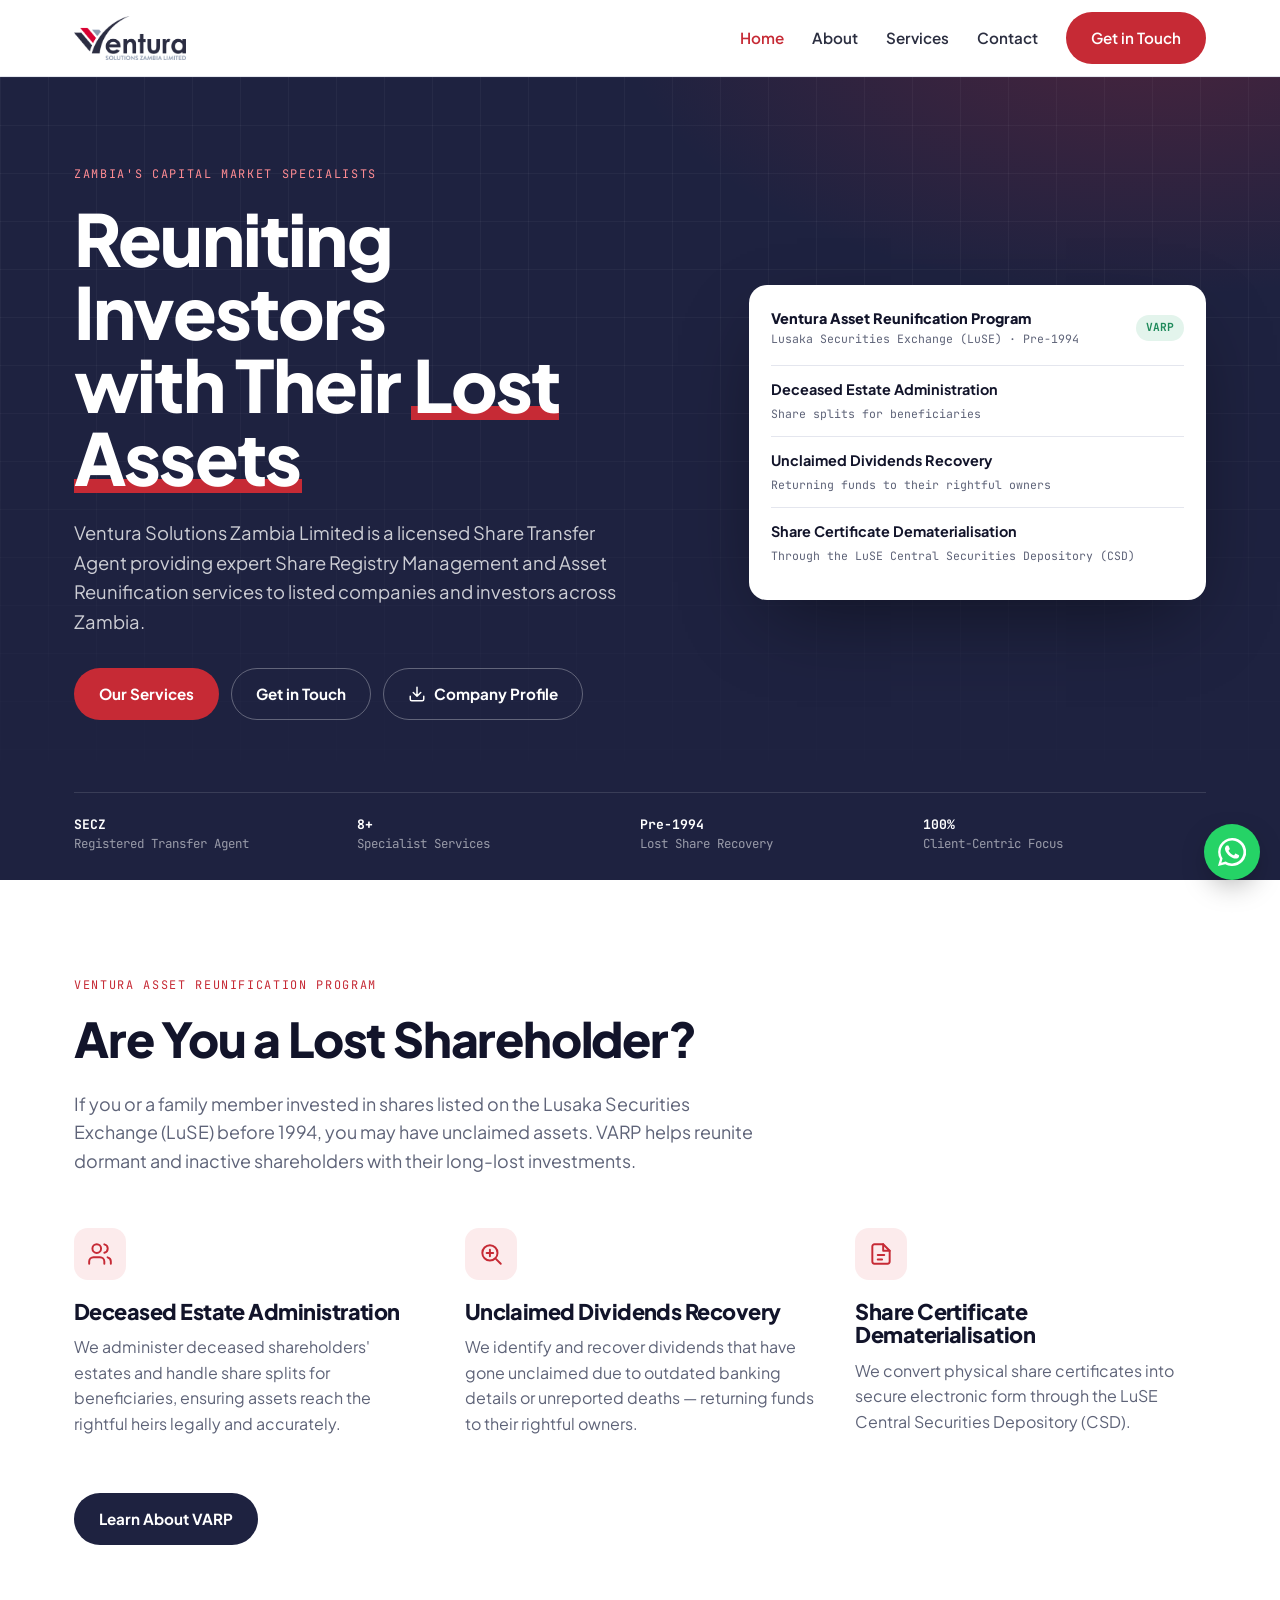
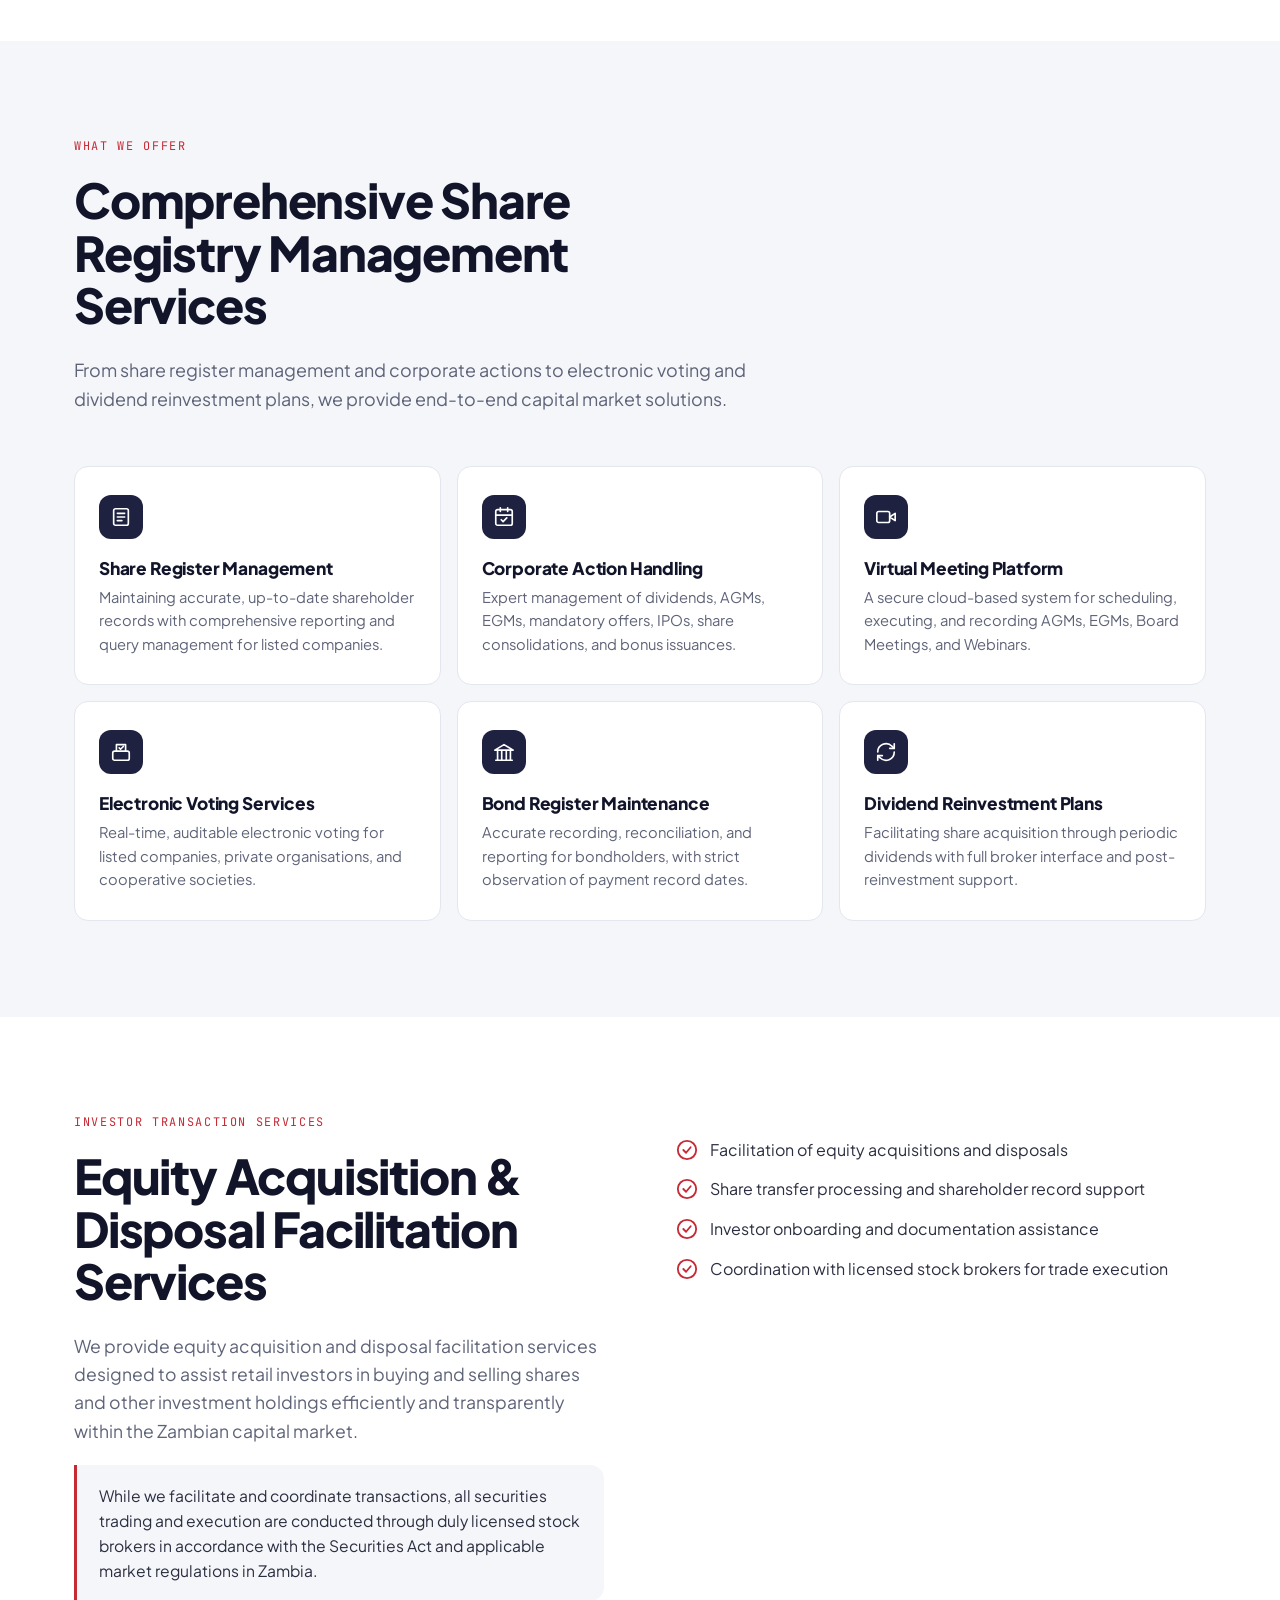
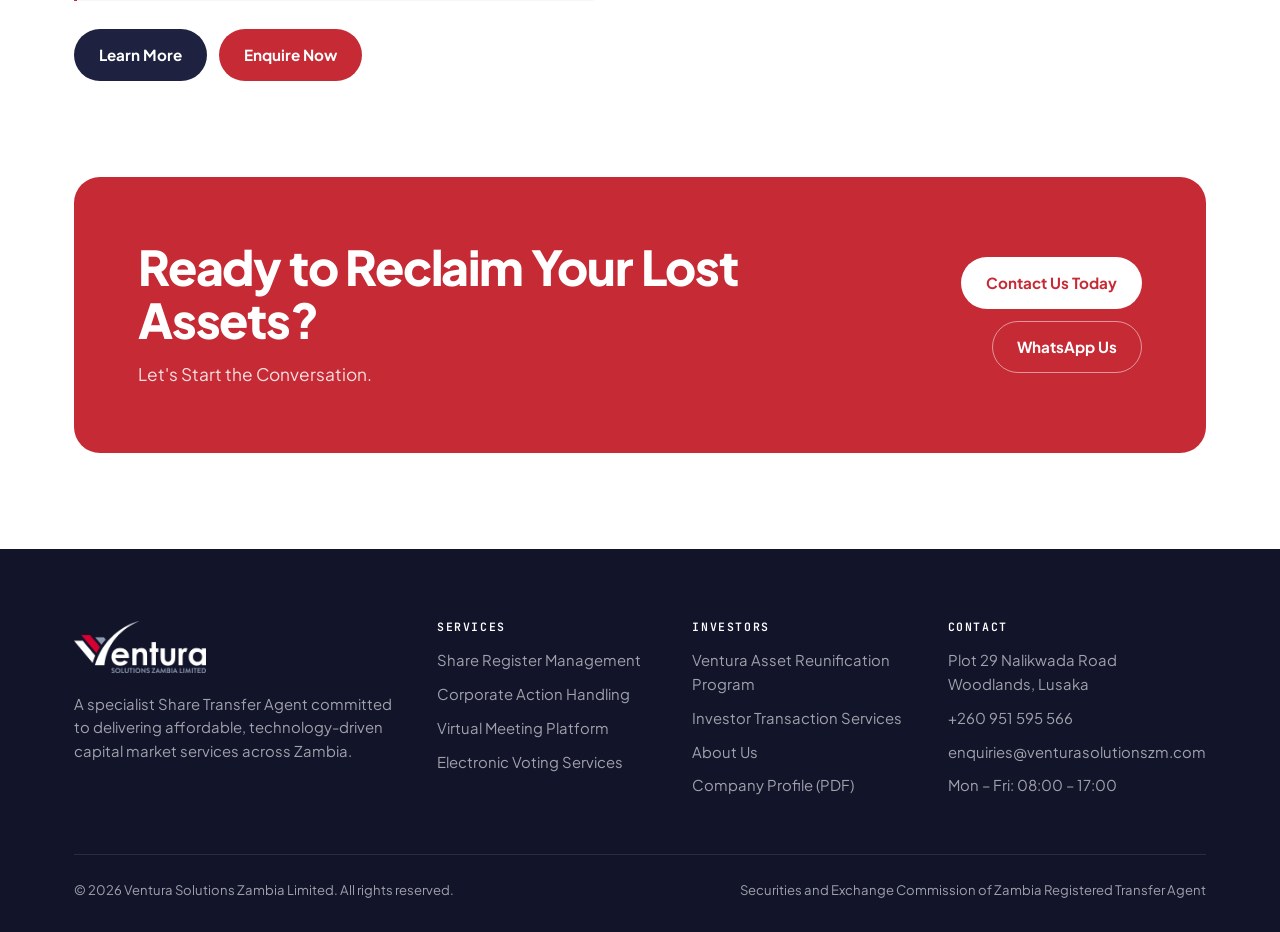
==== commit 034ce3b5: "Use official high-resolution logos from brand sheet Footer uses the Reverse Colour logo directly on " ====
--- a/index.html
+++ b/index.html
@@ -41,7 +41,7 @@
 <body>
 <header class="site-header">
   <div class="wrap">
-    <a class="brand" href="index.html"><img src="assets/logo.png" alt="Ventura Solutions Zambia Limited" width="108" height="44"></a>
+    <a class="brand" href="index.html"><img src="assets/logo.png" alt="Ventura Solutions Zambia Limited" width="112" height="44"></a>
     <button class="nav-toggle" aria-label="Open menu" aria-expanded="false"><svg viewBox="0 0 24 24" fill="none" stroke="currentColor" stroke-width="2" stroke-linecap="round"><path d="M3 6h18M3 12h18M3 18h18"/></svg></button>
     <nav class="nav">
       <a href="index.html" aria-current="page">Home</a>
@@ -205,7 +205,7 @@
   <div class="wrap">
     <div class="foot-grid">
       <div>
-        <img class="foot-logo" src="assets/logo-grey-light.png" alt="Ventura Solutions Zambia Limited" width="118" height="48">
+        <img class="foot-logo" src="assets/logo-color-dark.png" alt="Ventura Solutions Zambia Limited" width="132" height="52">
         <p>A specialist Share Transfer Agent committed to delivering affordable, technology-driven capital market services across Zambia.</p>
       </div>
       <div>
--- a/assets/styles.css
+++ b/assets/styles.css
@@ -243,7 +243,7 @@
 /* Footer */
 .site-footer { background: var(--ink); color: rgba(255,255,255,.6); padding: 72px 0 32px; font-size: .93rem; }
 .foot-grid { display: grid; grid-template-columns: 1.5fr 1fr 1fr 1.2fr; gap: 40px; }
-.foot-logo { display: block; height: 48px; width: auto; margin-bottom: 20px; }
+.foot-logo { display: block; height: 52px; width: auto; margin-bottom: 20px; }
 .site-footer h4 { color: #fff; font-family: var(--mono); font-size: .72rem; letter-spacing: .14em; text-transform: uppercase; font-weight: 600; margin-bottom: 16px; }
 .site-footer ul { list-style: none; padding: 0; margin: 0; display: grid; gap: 10px; }
 .site-footer a { text-decoration: none; }
